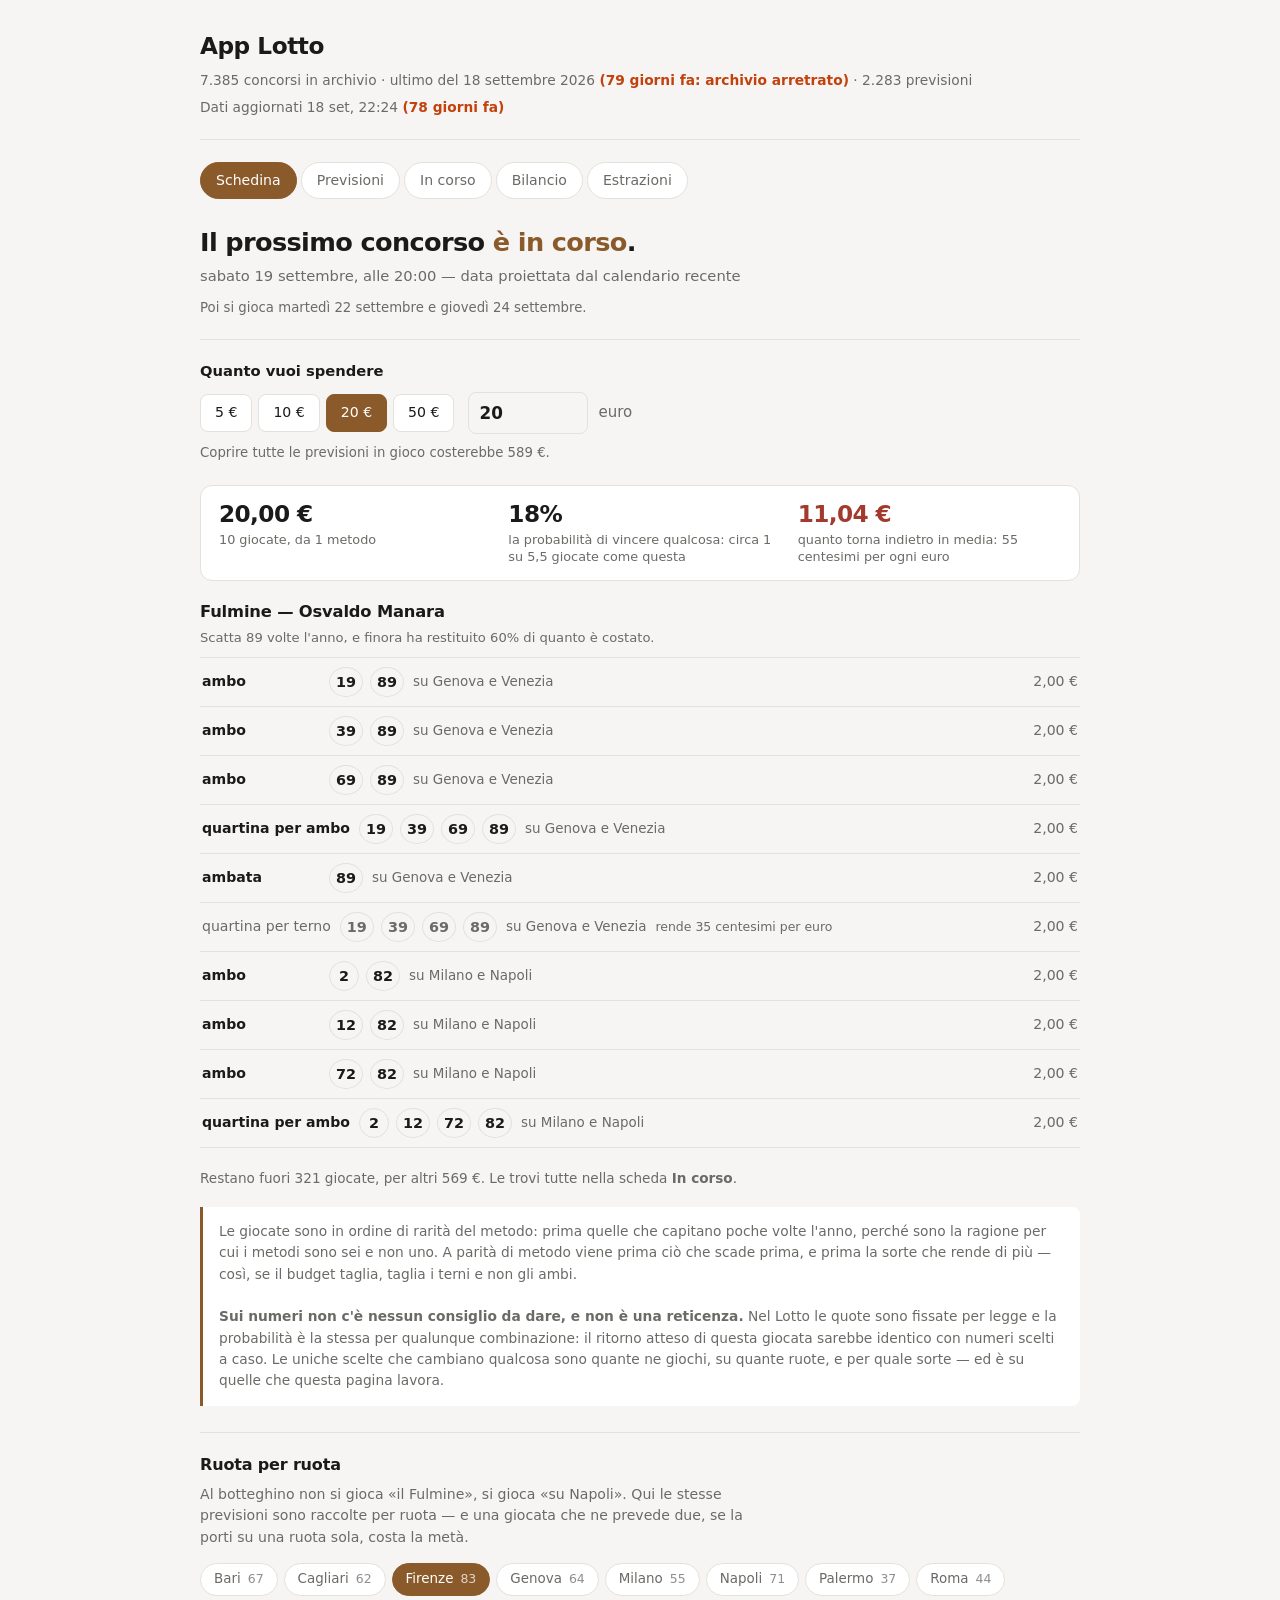
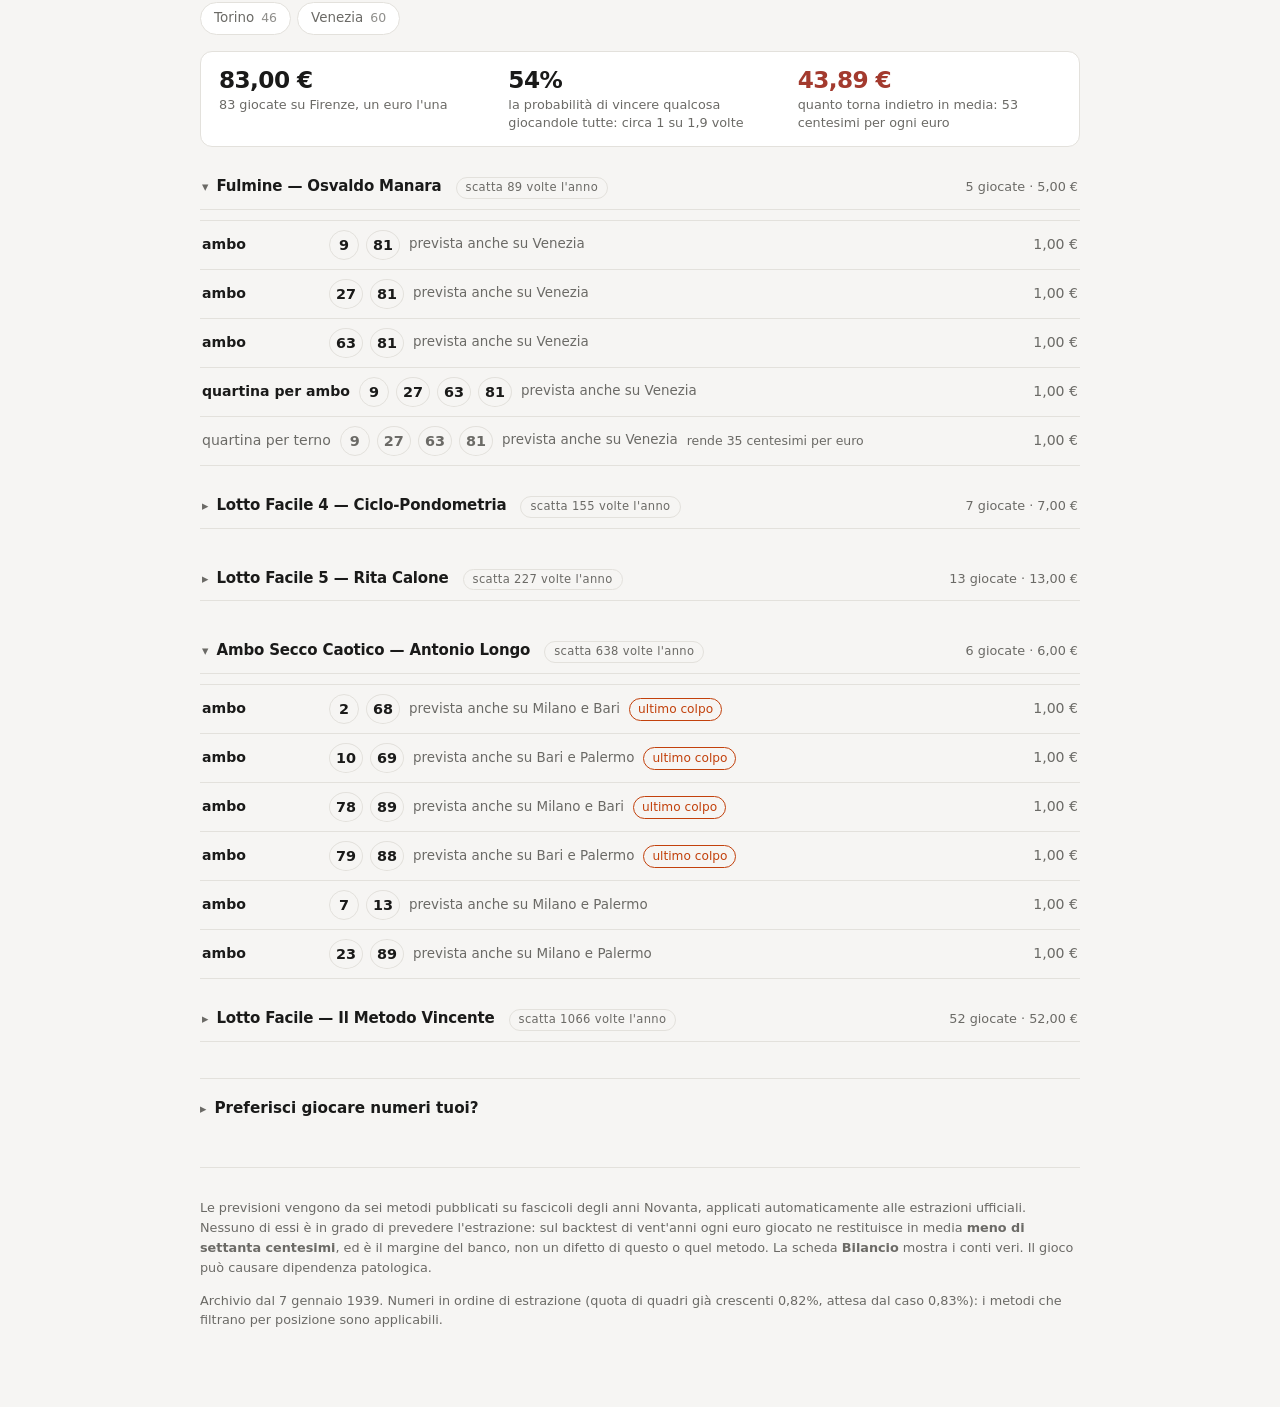
==== docs/index.html @ 91664b2f "L'elenco di tutto: ogni numero, ogni ruota, ogni concorso La richiesta di mia madre. Un anno alla vo" ====
<!doctype html>
<html lang="it">
<head>
<meta charset="utf-8">
<meta name="viewport" content="width=device-width, initial-scale=1">
<title>App Lotto</title>
<meta name="description" content="Le previsioni dei metodi storici del Lotto, con quanto costano e quanto rendono davvero.">
<meta name="color-scheme" content="light dark">
<link rel="icon" href="data:image/svg+xml,<svg xmlns='http://www.w3.org/2000/svg' viewBox='0 0 100 100'><text y='.9em' font-size='90'>🎱</text></svg>">
<link rel="stylesheet" href="stile.css">
</head>
<body>
<div class="contenitore">
  <header>
    <h1>App Lotto</h1>
    <div class="stato" id="stato">caricamento…</div>
    <div class="stato" id="aggiornamento"></div>
  </header>

  <div class="schede" role="tablist">
    <button role="tab" data-vista="schedina" aria-selected="true">Schedina</button>
    <button role="tab" data-vista="previsioni" aria-selected="false">Previsioni</button>
    <button role="tab" data-vista="corso" aria-selected="false">In corso</button>
    <button role="tab" data-vista="bilancio" aria-selected="false">Bilancio</button>
    <button role="tab" data-vista="estrazioni" aria-selected="false">Estrazioni</button>
  </div>

  <div id="schedina">
    <section class="concorso" id="concorso">
      <p class="quando">caricamento…</p>
    </section>

    <section class="budget">
      <label for="budget">Quanto vuoi spendere</label>
      <div class="budget-riga">
        <div class="scelte-rapide" id="scelte-budget"></div>
        <div class="importo">
          <input type="number" id="budget" value="20" min="1" step="1" inputmode="decimal"
                 aria-label="budget in euro">
          <span>euro</span>
        </div>
      </div>
      <p class="nota-budget" id="nota-budget"></p>
    </section>

    <div id="consiglio"></div>

    <section class="ruote-giorno" id="ruote-giorno" hidden>
      <h2>Ruota per ruota</h2>
      <p class="spiega">Al botteghino non si gioca «il Fulmine», si gioca «su
      Napoli». Qui le stesse previsioni sono raccolte per ruota — e una giocata
      che ne prevede due, se la porti su una ruota sola, costa la metà.</p>
      <div class="pillole" id="scelta-ruota"></div>
      <div id="giocate-ruota"></div>
    </section>

    <details class="tuoi-numeri" id="tuoi-numeri">
      <summary>Preferisci giocare numeri tuoi?</summary>

      <div class="campo">
        <div class="etichetta">
          <span>Numeri</span>
          <span class="conta" id="conta-numeri">nessuno scelto</span>
        </div>
        <select class="da-previsione" id="da-previsione">
          <option value="">parti da una previsione in corso…</option>
        </select>
        <div class="griglia" id="griglia"></div>
      </div>

      <div class="campo">
        <div class="etichetta"><span>Ruote</span></div>
        <div class="pillole" id="ruote"></div>
      </div>

      <div class="campo">
        <div class="etichetta">
          <span>Sorti</span>
          <span class="conta" id="nota-sorti"></span>
        </div>
        <div class="pillole" id="sorti"></div>
      </div>

      <div class="campo">
        <div class="etichetta"><span>Quanto punti in tutto</span></div>
        <div class="importo">
          <input type="number" id="importo" value="5" min="0.5" step="0.5" inputmode="decimal"
                 aria-label="importo in euro">
          <span>euro</span>
        </div>
      </div>

      <div id="risultato"></div>
    </details>
  </div>

  <div id="previsioni" hidden>
    <section class="comuni" id="comuni" hidden>
      <h2>I numeri in comune</h2>
      <p class="spiega" id="comuni-spiega"></p>
      <div id="comuni-giocata"></div>
      <div id="comuni-numeri"></div>
    </section>

    <section class="ricerca" id="ricerca">
      <h2>Che cosa avrebbero detto i metodi</h2>
      <p class="spiega">Scegli un concorso del passato — anche del 1939, ci sono
      tutti — e una ruota. Vedi i cinque numeri usciti, le previsioni che i sei
      metodi hanno rilevato quel giorno, e su quali ruote quei numeri sono poi
      usciti davvero.</p>

      <div class="campi-ricerca">
        <div class="campo">
          <label for="data-ricerca">Giorno</label>
          <input type="date" id="data-ricerca">
        </div>
        <div class="campo">
          <label for="ruota-ricerca">Ruota</label>
          <select id="ruota-ricerca"></select>
        </div>
      </div>

      <div class="rapidi" id="date-rapide"></div>
      <p class="nota" id="nota-data"></p>

      <button class="cerca" id="cerca">Guarda quel concorso</button>
      <p class="nota" id="stato-ricerca"></p>

      <div id="esito-ricerca"></div>
    </section>

    <section class="elenco-tutto" id="elenco">
      <h2>L'elenco di tutto</h2>
      <p class="spiega">Ogni numero che i sei metodi hanno giocato, su ogni
      ruota, a ogni concorso, con com'è andata. Un anno alla volta — sono
      sedicimila righe l'anno, e tutte insieme non starebbero in un telefono.</p>

      <div class="campi-ricerca">
        <div class="campo">
          <label for="anno-elenco">Anno</label>
          <select id="anno-elenco"></select>
        </div>
        <div class="campo">
          <label for="ruota-elenco">Ruota</label>
          <select id="ruota-elenco"></select>
        </div>
        <div class="campo">
          <label for="metodo-elenco">Metodo</label>
          <select id="metodo-elenco"></select>
        </div>
        <div class="campo">
          <label for="sorte-elenco">Sorte</label>
          <select id="sorte-elenco"></select>
        </div>
        <div class="campo">
          <label for="esito-elenco">Com'è andata</label>
          <select id="esito-elenco"></select>
        </div>
      </div>

      <p class="nota" id="stato-elenco">scegli un anno per cominciare.</p>
      <div id="riassunto-elenco"></div>
      <div class="tabella-scroll"><table class="tutto" id="tabella-elenco"></table></div>
      <div class="paginatore" id="paginatore"></div>
      <button class="scarica" id="scarica-elenco" hidden>Scarica in Excel</button>
    </section>
  </div>

  <div id="corso" hidden></div>
  <div id="bilancio" hidden></div>
  <div id="estrazioni" hidden></div>

  <footer>
    <p>Le previsioni vengono da sei metodi pubblicati su fascicoli degli anni
    Novanta, applicati automaticamente alle estrazioni ufficiali. Nessuno di
    essi è in grado di prevedere l'estrazione: sul backtest di vent'anni ogni
    euro giocato ne restituisce in media <b>meno di settanta centesimi</b>, ed è
    il margine del banco, non un difetto di questo o quel metodo. La scheda
    <b>Bilancio</b> mostra i conti veri. Il gioco può causare dipendenza
    patologica.</p>
    <p id="sorgente"></p>
  </footer>
</div>

<script type="module" src="app.js"></script>
</body>
</html>
---- docs/stile.css ----
/* App Lotto — foglio di stile unico.
   Nessun framework e nessuna dipendenza esterna: la pagina deve aprirsi in
   fretta anche su un telefono vecchio e su una rete lenta, e continuare a
   funzionare fra cinque anni senza che nessuno aggiorni niente. */

:root{
  --sfondo:#f6f5f3; --carta:#fff; --testo:#1a1a19; --tenue:#6b6a66;
  --bordo:#e3e1dc; --accento:#8a5a2b; --verde:#2f6b46; --rosso:#a33a2e;
  --allarme:#c2410c;
  --ombra:0 1px 2px rgba(0,0,0,.05), 0 4px 12px rgba(0,0,0,.04);
}
@media (prefers-color-scheme:dark){
  :root{
    --sfondo:#17171a; --carta:#1f1f23; --testo:#eceae6; --tenue:#9a978f;
    --bordo:#31313a; --accento:#d3a06a; --verde:#7fc79b; --rosso:#e58e80;
    --allarme:#f0925f; --ombra:none;
  }
}
*{box-sizing:border-box}
:focus-visible{outline:2px solid var(--accento);outline-offset:2px;border-radius:4px}
@media (prefers-reduced-motion:reduce){*{transition:none!important;animation:none!important}}
body{margin:0;background:var(--sfondo);color:var(--testo);
  font:15px/1.55 ui-sans-serif,system-ui,-apple-system,"Segoe UI",Roboto,sans-serif;
  padding:0 16px 64px}
.contenitore{max-width:880px;margin:0 auto}
a{color:var(--accento)}

header{padding-block:28px 20px;border-bottom:1px solid var(--bordo);margin-bottom:22px}
h1{margin:0;font-size:1.45rem;letter-spacing:-.02em;font-weight:640}
h2{font-size:1rem;font-weight:640;letter-spacing:-.01em;margin:0 0 12px}
.stato{color:var(--tenue);font-size:.86rem;margin-top:6px}
.stato .allarme{color:var(--allarme);font-weight:600}

.schede{display:flex;gap:4px;margin:18px 0 22px;flex-wrap:wrap}
.schede button{border:1px solid var(--bordo);background:var(--carta);color:var(--tenue);
  padding:7px 15px;border-radius:99px;cursor:pointer;font:inherit;font-size:.88rem}
.schede button[aria-selected="true"]{background:var(--accento);border-color:var(--accento);color:#fff}

.carta{background:var(--carta);border:1px solid var(--bordo);border-radius:12px;
  padding:16px 18px;margin-bottom:12px;box-shadow:var(--ombra)}
.riga{display:flex;justify-content:space-between;align-items:baseline;gap:12px;flex-wrap:wrap}
.metodo{font-weight:620;letter-spacing:-.01em}
.meta{color:var(--tenue);font-size:.83rem}
.colpi{font-variant-numeric:tabular-nums;font-size:.83rem;color:var(--tenue);white-space:nowrap}
.colpi b{color:var(--accento);font-size:1.05rem}
.rarita{display:inline-block;font-size:.72rem;letter-spacing:.03em;color:var(--tenue);
  border:1px solid var(--bordo);border-radius:99px;padding:1px 9px;margin-left:6px;
  white-space:nowrap;vertical-align:2px}
.sorte{display:flex;align-items:center;gap:8px;flex-wrap:wrap;
  padding:9px 0;border-top:1px dashed var(--bordo)}
.sorte:first-of-type{margin-top:12px}
.tipo{font-size:.74rem;text-transform:uppercase;letter-spacing:.06em;color:var(--tenue);
  min-width:72px}
.n{display:inline-grid;place-items:center;min-width:30px;height:30px;padding:0 6px;
  border-radius:50%;background:var(--sfondo);border:1px solid var(--bordo);
  font-variant-numeric:tabular-nums;font-weight:600;font-size:.9rem}
.avviso{margin-top:10px;font-size:.82rem;color:var(--accento)}
.vuoto{color:var(--tenue);padding:28px 0;text-align:center}
.gruppo{margin-bottom:18px}
.gruppo > summary{cursor:pointer;list-style:none;display:flex;align-items:baseline;
  gap:8px;flex-wrap:wrap;padding:10px 2px;border-bottom:1px solid var(--bordo);
  margin-bottom:10px}
.gruppo > summary::-webkit-details-marker{display:none}
.gruppo > summary::before{content:'▸';color:var(--tenue);font-size:.8rem;
  transition:transform .12s}
.gruppo[open] > summary::before{content:'▾'}
.gruppo > summary .conta{margin-left:auto;color:var(--tenue);font-size:.8rem;
  font-variant-numeric:tabular-nums}
.gruppo > summary:hover .metodo{color:var(--accento)}

table{width:100%;border-collapse:collapse;font-variant-numeric:tabular-nums}
th,td{text-align:right;padding:9px 8px;border-bottom:1px solid var(--bordo);font-size:.88rem}
th:first-child,td:first-child{text-align:left}
th{color:var(--tenue);font-weight:500;font-size:.78rem;text-transform:uppercase;letter-spacing:.05em}
tfoot td{font-weight:650;border-bottom:none}
.pos{color:var(--verde)} .neg{color:var(--rosso)}
.scarso{color:var(--tenue);font-size:.74rem;display:block;font-weight:400;
  letter-spacing:0;text-transform:none}
.tabella-scroll{overflow-x:auto}
.avvertenza{margin-top:18px;padding:14px 16px;border-left:3px solid var(--accento);
  background:var(--carta);border-radius:0 8px 8px 0;font-size:.86rem;color:var(--tenue)}

/* --- schedina --- */
.prossima{display:flex;align-items:baseline;justify-content:space-between;gap:14px;flex-wrap:wrap}
.prossima .quando{font-size:1.1rem;font-weight:640;letter-spacing:-.01em}
.prossima .fra{color:var(--accento)}
.prossima .poi{color:var(--tenue);font-size:.82rem}
.campo{padding:15px 0;border-top:1px solid var(--bordo)}
.campo:first-child{border-top:none;padding-top:0}
.campo .etichetta{display:flex;justify-content:space-between;align-items:baseline;gap:10px;
  font-size:.88rem;font-weight:600;color:var(--testo);margin-bottom:10px}
.campo .etichetta .conta{font-weight:400;font-size:.82rem;color:var(--tenue)}
.griglia{display:grid;grid-template-columns:repeat(10,1fr);gap:5px}
@media (max-width:520px){.griglia{grid-template-columns:repeat(6,1fr)}}
.griglia button{aspect-ratio:1;border:1px solid var(--bordo);background:var(--carta);
  color:var(--testo);border-radius:8px;font:inherit;font-size:.82rem;font-weight:600;
  font-variant-numeric:tabular-nums;cursor:pointer;padding:0}
.griglia button[aria-pressed="true"]{background:var(--accento);border-color:var(--accento);color:#fff}
.pillole{display:flex;flex-wrap:wrap;gap:6px}
.pillole button{border:1px solid var(--bordo);background:var(--carta);color:var(--tenue);
  border-radius:99px;padding:5px 13px;font:inherit;font-size:.84rem;cursor:pointer}
.pillole button[aria-pressed="true"]{background:var(--accento);border-color:var(--accento);color:#fff}
.pillole button:disabled{opacity:.35;cursor:default}
.importo{display:flex;align-items:center;gap:10px;flex-wrap:wrap}
.importo span{color:var(--tenue)}
.importo input{width:120px;font:inherit;font-size:1.05rem;font-weight:640;padding:7px 10px;
  border:1px solid var(--bordo);border-radius:8px;background:var(--sfondo);color:var(--testo);
  font-variant-numeric:tabular-nums}
select.da-previsione{font:inherit;font-size:.86rem;padding:7px 10px;max-width:100%;width:100%;
  border:1px solid var(--bordo);border-radius:8px;background:var(--sfondo);color:var(--testo);
  margin-bottom:12px}
.ripartizione{color:var(--tenue);font-size:.84rem;margin:0 0 14px}
.errore{color:var(--rosso);font-size:.88rem;margin:0}
.verdetto{display:flex;gap:20px;flex-wrap:wrap;margin-top:16px;
  padding-top:14px;border-top:1px dashed var(--bordo)}
.verdetto > div{flex:1 1 190px}
.verdetto .valore{font-size:1.2rem;font-weight:660;letter-spacing:-.02em;display:block}
.verdetto .didascalia{color:var(--tenue);font-size:.78rem}

/* --- schedina: il concorso in arrivo ---------------------------------------
   Niente scatola: il concorso e' l'affermazione con cui si apre la pagina, non
   una scheda fra le altre. Il carattere grande fa il lavoro da solo. */
.concorso{padding:6px 0 20px;border-bottom:1px solid var(--bordo);margin-bottom:20px}
.concorso .quando{margin:0;font-size:1.6rem;line-height:1.25;letter-spacing:-.025em;
  font-weight:640;max-width:30ch;text-wrap:balance}
.concorso .quando em{font-style:normal;color:var(--accento)}
.concorso .data{margin:6px 0 0;color:var(--tenue);font-size:.92rem}
.concorso .poi{margin:10px 0 0;color:var(--tenue);font-size:.83rem}

/* --- budget --- */
.budget{margin-bottom:22px}
.budget > label{display:block;font-size:.92rem;font-weight:600;margin-bottom:9px}
.budget-riga{display:flex;align-items:center;gap:14px;flex-wrap:wrap}
.scelte-rapide{display:flex;gap:6px;flex-wrap:wrap}
.scelte-rapide button{border:1px solid var(--bordo);background:var(--carta);
  color:var(--testo);border-radius:8px;padding:7px 14px;font:inherit;font-size:.88rem;
  font-variant-numeric:tabular-nums;cursor:pointer}
.scelte-rapide button[aria-pressed="true"]{background:var(--accento);
  border-color:var(--accento);color:#fff}
.nota-budget{margin:9px 0 0;color:var(--tenue);font-size:.83rem}

/* --- riepilogo: una fascia, non tre schede uguali --- */
.riepilogo{display:flex;gap:26px;flex-wrap:wrap;padding:15px 18px;margin-bottom:18px;
  background:var(--carta);border:1px solid var(--bordo);border-radius:12px}
.riepilogo > div{flex:1 1 160px}
.riepilogo .cifra{display:block;font-size:1.45rem;line-height:1.15;font-weight:660;
  letter-spacing:-.025em;font-variant-numeric:tabular-nums}
.riepilogo .cifra.perde{color:var(--rosso)}
.riepilogo .glossa{color:var(--tenue);font-size:.8rem;line-height:1.35;display:block;
  margin-top:3px}

/* --- le giocate --- */
.metodo-blocco{margin-bottom:20px}
.metodo-blocco > h3{margin:0 0 3px;font-size:1.02rem;font-weight:640;letter-spacing:-.01em}
.metodo-blocco > .quanto{margin:0 0 9px;color:var(--tenue);font-size:.82rem}
.giocata{display:flex;align-items:center;gap:9px;flex-wrap:wrap;
  padding:9px 2px;border-top:1px solid var(--bordo)}
.giocata:last-child{border-bottom:1px solid var(--bordo)}
.giocata .tipo-giocata{min-width:118px;font-size:.88rem;font-weight:600}
.giocata .numeri{display:flex;gap:7px;flex-wrap:wrap}
.giocata .sotto{display:flex;align-items:center;gap:9px;flex-wrap:wrap}
.giocata .dove{color:var(--tenue);font-size:.84rem}
.giocata .costo{margin-left:auto;font-variant-numeric:tabular-nums;font-size:.88rem;
  white-space:nowrap;color:var(--tenue)}
.giocata.magra{color:var(--tenue)}
.giocata.magra .tipo-giocata{font-weight:500}
.ultimo{font-size:.76rem;color:var(--allarme);border:1px solid currentColor;
  border-radius:99px;padding:1px 8px;white-space:nowrap}
.rende-meno{font-size:.78rem;color:var(--tenue)}

.convergenze{display:flex;align-items:center;gap:9px;flex-wrap:wrap;
  padding-top:14px;border-top:1px solid var(--bordo);margin-top:4px}
.convergenze .testo{font-size:.9rem;font-weight:600}
.fuori{color:var(--tenue);font-size:.85rem;margin:14px 0 0}

/* Sul telefono la riga si apre su tre piani: che cosa si gioca e quanto costa,
   i numeri, e sotto dove e per quanti colpi. In fila sola andava a capo a caso. */
@media (max-width:560px){
  .giocata{display:grid;grid-template-columns:1fr auto;gap:6px 10px;padding:12px 2px}
  .giocata .tipo-giocata{grid-column:1;grid-row:1;min-width:0}
  .giocata .costo{grid-column:2;grid-row:1;margin-left:0}
  .giocata .numeri{grid-column:1 / -1;grid-row:2}
  .giocata .sotto{grid-column:1 / -1;grid-row:3}
  .riepilogo{gap:14px;padding:14px 16px}
  .concorso .quando{font-size:1.35rem}
}

/* --- ruota per ruota --- */
.ruote-giorno{margin-top:26px;padding-top:20px;border-top:1px solid var(--bordo)}
.ruote-giorno > h2{margin:0 0 6px}
.ruote-giorno .spiega{margin:0 0 14px;color:var(--tenue);font-size:.88rem;max-width:64ch}
.ruote-giorno .pillole button{display:flex;align-items:baseline;gap:7px}
.ruote-giorno .pillole button .quante{font-size:.78rem;opacity:.75;
  font-variant-numeric:tabular-nums}
.ruote-giorno .pillole button:disabled{opacity:.3}
.scelta-ruota-vuota{color:var(--tenue);font-size:.88rem;margin:16px 0 0}

/* --- il compositore manuale, secondario --- */
.tuoi-numeri{margin-top:26px;border-top:1px solid var(--bordo);padding-top:6px}
.tuoi-numeri > summary{cursor:pointer;list-style:none;padding:12px 0;
  font-size:.95rem;font-weight:600;display:flex;align-items:center;gap:8px}
.tuoi-numeri > summary::-webkit-details-marker{display:none}
.tuoi-numeri > summary::before{content:'\25B8';color:var(--tenue);font-size:.8rem}
.tuoi-numeri[open] > summary::before{content:'\25BE'}
.tuoi-numeri > summary:hover{color:var(--accento)}

/* --- estrazioni --- */
.quadro{display:flex;align-items:center;gap:10px;flex-wrap:wrap;
  padding:10px 0;border-top:1px dashed var(--bordo)}
.quadro:first-of-type{border-top:none}
.quadro .ruota{min-width:96px;font-size:.84rem;color:var(--tenue)}

.comuni{margin-bottom:34px}
.comuni > h2{margin:0 0 6px}
.comuni .spiega{margin:0 0 16px;color:var(--tenue);font-size:.88rem;max-width:64ch}
/* Il numero e' la cosa: grande quanto il consenso che ha dietro, con sotto
   quanti metodi lo chiedono. Nient'altro - e' un elenco di sei voci, non una
   tabella. */
.comuni .elenco{display:flex;flex-wrap:wrap;gap:18px 26px;margin-bottom:20px}
.comuni .voce{display:flex;flex-direction:column;gap:5px;min-width:132px}
.comuni .capo{display:flex;align-items:baseline;gap:10px}
.comuni .cifra-numero{font-size:1.75rem;font-weight:660;letter-spacing:-.03em;
  font-variant-numeric:tabular-nums;line-height:1}
.comuni .quanti{font-size:.84rem;color:var(--accento);font-weight:600}
.comuni .dettaglio{font-size:.78rem;color:var(--tenue);line-height:1.4}
.comuni .giocata-unica{background:var(--carta);border:1px solid var(--bordo);
  border-radius:12px;padding:16px 18px}
.comuni .giocata-unica h3{margin:0 0 4px;font-size:1rem;font-weight:640}
.comuni .giocata-unica .numeri{display:flex;gap:7px;flex-wrap:wrap;margin:12px 0}
.comuni .giocata-unica .conti{color:var(--tenue);font-size:.86rem;margin:0}

/* ------------------------------ che cosa avrebbero detto i metodi */
.ricerca{padding-top:24px;border-top:1px solid var(--bordo)}
.ricerca > h2{margin:0 0 6px}
.ricerca .spiega{margin:0 0 18px;color:var(--tenue);font-size:.88rem;max-width:64ch}
.campi-ricerca{display:flex;gap:14px;flex-wrap:wrap;align-items:flex-start}
/* .campo ha gia' bordo e padding nel simulatore di schedina: qui serve solo
   una colonna, se no il primo campo si disallinea dagli altri quattro. */
.campi-ricerca .campo{display:flex;flex-direction:column;gap:6px;min-width:190px;
  flex:1 1 190px;padding:0;border-top:none}
.campi-ricerca label{font-size:.82rem;color:var(--tenue);font-weight:600;
  text-transform:uppercase;letter-spacing:.05em}
.ricerca input[type=date],.ricerca select{font:inherit;padding:9px 11px;
  border:1px solid var(--bordo);border-radius:9px;background:var(--carta);
  color:var(--testo);width:100%}
.ricerca .nota{color:var(--tenue);font-size:.82rem;margin:0;line-height:1.45}
.ricerca #nota-data{min-height:1.2em;margin-bottom:16px}
.rapidi{display:flex;gap:6px;flex-wrap:wrap;margin:14px 0 6px}
.rapidi button{border:1px solid var(--bordo);background:var(--carta);color:var(--tenue);
  padding:5px 12px;border-radius:99px;cursor:pointer;font:inherit;font-size:.82rem}
.rapidi button:hover{border-color:var(--accento);color:var(--accento)}
button.cerca{border:1px solid var(--accento);background:var(--accento);color:#fff;
  padding:10px 22px;border-radius:99px;cursor:pointer;font:inherit;font-size:.9rem;
  font-weight:600}
button.cerca:disabled{background:var(--carta);color:var(--tenue);
  border-color:var(--bordo);cursor:default}
.ricerca #stato-ricerca{margin-top:10px}

.esito{margin-top:22px}
.esito .partenza{margin:0 0 20px;font-size:.95rem;line-height:2.1}
.esito .partenza .n{display:inline-flex;align-items:center;justify-content:center;
  min-width:30px;height:30px;padding:0 6px;border:1px solid var(--bordo);
  border-radius:99px;font-weight:660;font-variant-numeric:tabular-nums;
  font-size:.88rem;background:var(--carta)}
.esito h3{font-size:1rem;font-weight:640;margin:26px 0 8px}
.esito h4{font-size:.92rem;font-weight:640;margin:22px 0 6px}
.esito .conti{margin:0 0 14px;color:var(--tenue);font-size:.86rem}
.esito .nota{margin:0 0 14px;color:var(--tenue);font-size:.86rem;max-width:64ch;
  line-height:1.5}
.esito .avvertenza{margin:0 0 16px;color:var(--tenue);font-size:.82rem;
  max-width:66ch;line-height:1.5;border-left:2px solid var(--bordo);
  padding-left:14px}

/* Una previsione del passato, col suo verdetto. Quella che tocca la ruota
   scelta si distingue: e' la ragione per cui si e' scelta quella ruota. */
.carta.passata{padding:14px 16px}
.carta.passata.sua{border-left:3px solid var(--accento)}
.carta.passata .metodo{font-weight:620;font-size:.92rem}
.carta.passata .colpi{color:var(--tenue);font-size:.82rem;white-space:nowrap}
.sorte-esito{border-top:1px solid var(--bordo);padding-top:10px;margin-top:10px}
.sorte-esito:first-of-type{border-top:none}
.sorte-esito .capo{display:flex;align-items:center;gap:7px;flex-wrap:wrap}
.sorte-esito .tipo{font-size:.74rem;text-transform:uppercase;letter-spacing:.05em;
  color:var(--tenue);font-weight:600;min-width:7ch}
.sorte-esito .n{display:inline-flex;align-items:center;justify-content:center;
  min-width:27px;height:27px;padding:0 5px;border:1px solid var(--bordo);
  border-radius:99px;font-weight:620;font-variant-numeric:tabular-nums;
  font-size:.84rem}
.sorte-esito .come-finita{margin-left:auto;font-size:.8rem;font-weight:600}
.sorte-esito .come-finita.pos{color:var(--verde)}
.sorte-esito .come-finita.neg{color:var(--tenue);font-weight:400}
ul.uscite{list-style:none;margin:8px 0 0;padding:0}
ul.uscite li{display:flex;align-items:baseline;gap:10px;flex-wrap:wrap;
  padding:4px 0;font-size:.84rem}
ul.uscite li.a-tutte{color:var(--tenue)}
ul.uscite .colpo{color:var(--accento);font-weight:600;min-width:7ch;font-size:.8rem}
ul.uscite .quando{color:var(--tenue);min-width:10ch}
ul.uscite .dove{font-weight:600;min-width:8ch}
ul.uscite .numeri{font-variant-numeric:tabular-nums;letter-spacing:.04em}
ul.uscite .postilla{color:var(--tenue);font-size:.76rem;font-style:italic}
.sorte-esito .altrove{margin-top:6px}
.sorte-esito .altrove summary{cursor:pointer;font-size:.8rem;color:var(--tenue)}
.sorte-esito .oltre{margin:8px 0 0;font-size:.8rem;color:var(--tenue);font-style:italic}
.altre-ruote{margin:16px 0}
.altre-ruote summary{cursor:pointer;font-size:.88rem;color:var(--accento);
  font-weight:600;margin-bottom:10px}

table.derivati{width:100%;border-collapse:collapse;margin-bottom:14px;
  font-variant-numeric:tabular-nums}
table.derivati th{text-align:left;font-size:.7rem;text-transform:uppercase;
  letter-spacing:.04em;color:var(--tenue);font-weight:600;padding:0 10px 7px 0;
  border-bottom:1px solid var(--bordo)}
table.derivati td{padding:8px 10px 8px 0;border-bottom:1px solid var(--bordo);
  font-size:.88rem;text-align:left}
table.derivati td:first-child b{font-size:1rem}

ul.derivati-uscite{list-style:none;margin:0 0 16px;padding:0;display:grid;
  grid-template-columns:repeat(auto-fill,minmax(230px,1fr));gap:2px 20px}
ul.derivati-uscite li{display:grid;grid-template-columns:2.6ch 1fr;gap:2px 9px;
  padding:7px 0;border-bottom:1px solid var(--bordo);font-size:.82rem;
  align-items:baseline}
ul.derivati-uscite .cifra{grid-row:1/3;font-weight:660;
  font-variant-numeric:tabular-nums;font-size:1.05rem}
ul.derivati-uscite .dove{color:var(--testo);line-height:1.4}
ul.derivati-uscite .quante{color:var(--tenue);font-size:.76rem;line-height:1.4}
ul.derivati-uscite .mai{color:var(--tenue);font-style:italic}

/* ------------------------------------------------- l'elenco di tutto */
.elenco-tutto{padding-top:24px;border-top:1px solid var(--bordo);margin-top:30px}
.elenco-tutto > h2{margin:0 0 6px}
.elenco-tutto .spiega{margin:0 0 18px;color:var(--tenue);font-size:.88rem;max-width:64ch}
.elenco-tutto .campi-ricerca .campo{min-width:140px;flex:1 1 140px}
.elenco-tutto .nota{color:var(--tenue);font-size:.84rem;margin:14px 0 0}
.elenco-tutto .conti{margin:14px 0 6px;color:var(--tenue);font-size:.86rem;
  max-width:70ch;line-height:1.5}
.elenco-tutto select{font:inherit;padding:9px 11px;border:1px solid var(--bordo);
  border-radius:9px;background:var(--carta);color:var(--testo);width:100%}

table.tutto{width:100%;border-collapse:collapse;margin-top:10px}
table.tutto th{text-align:left;font-size:.7rem;text-transform:uppercase;
  letter-spacing:.04em;color:var(--tenue);font-weight:600;padding:0 10px 7px 0;
  border-bottom:1px solid var(--bordo);white-space:nowrap}
table.tutto td{text-align:left;padding:7px 10px 7px 0;
  border-bottom:1px solid var(--bordo);font-size:.84rem;vertical-align:baseline}
table.tutto td.numeri{font-variant-numeric:tabular-nums;letter-spacing:.03em;
  font-weight:600;white-space:nowrap}
table.tutto .pos{color:var(--verde);font-weight:600}
table.tutto .tiepido{color:var(--tenue)}
table.tutto .spento{color:var(--tenue);opacity:.75}
table.tutto .quali{display:block;font-size:.76rem;color:var(--tenue);
  font-variant-numeric:tabular-nums}
/* sul telefono la cella diventa una riga in flex: senza questo le due parti
   dell'esito finiscono in due colonne invece che una sotto l'altra */
table.tutto .andata{display:flex;flex-direction:column;align-items:flex-end;gap:1px}
table.tutto tr.esito-uscita td{background:color-mix(in srgb,var(--verde) 6%,transparent)}

.paginatore{display:flex;align-items:center;gap:6px;flex-wrap:wrap;margin:16px 0}
.paginatore button{border:1px solid var(--bordo);background:var(--carta);
  color:var(--tenue);padding:6px 13px;border-radius:99px;cursor:pointer;
  font:inherit;font-size:.82rem}
.paginatore button:hover:not(:disabled){border-color:var(--accento);color:var(--accento)}
.paginatore button:disabled{opacity:.35;cursor:default}
.paginatore .dove{color:var(--tenue);font-size:.82rem;
  font-variant-numeric:tabular-nums;margin:0 6px}
button.scarica{border:1px solid var(--accento);background:var(--carta);
  color:var(--accento);padding:9px 20px;border-radius:99px;cursor:pointer;
  font:inherit;font-size:.86rem;font-weight:600}
button.scarica:hover{background:var(--accento);color:#fff}

footer{margin-top:34px;padding-top:18px;border-top:1px solid var(--bordo);
  color:var(--tenue);font-size:.8rem}

/* Sotto i 640px una tabella a sei colonne diventa illeggibile: ogni riga si
   trasforma in una scheda, con l'etichetta accanto al valore. */
@media (max-width:640px){
  .tabella-scroll{overflow-x:visible}
  table,tbody,tfoot,tr,td{display:block;width:100%}
  thead{display:none}
  tbody tr,tfoot tr{border:1px solid var(--bordo);border-radius:10px;
    padding:10px 12px;margin-bottom:10px}
  td{display:flex;justify-content:space-between;align-items:baseline;gap:14px;
    border:none;padding:4px 0;text-align:right}
  td:first-child{display:block;text-align:left;font-weight:620;
    padding-bottom:8px;margin-bottom:6px;border-bottom:1px dashed var(--bordo)}
  td[data-et]::before{content:attr(data-et);color:var(--tenue);font-size:.78rem;
    text-transform:uppercase;letter-spacing:.05em;font-weight:500}
}
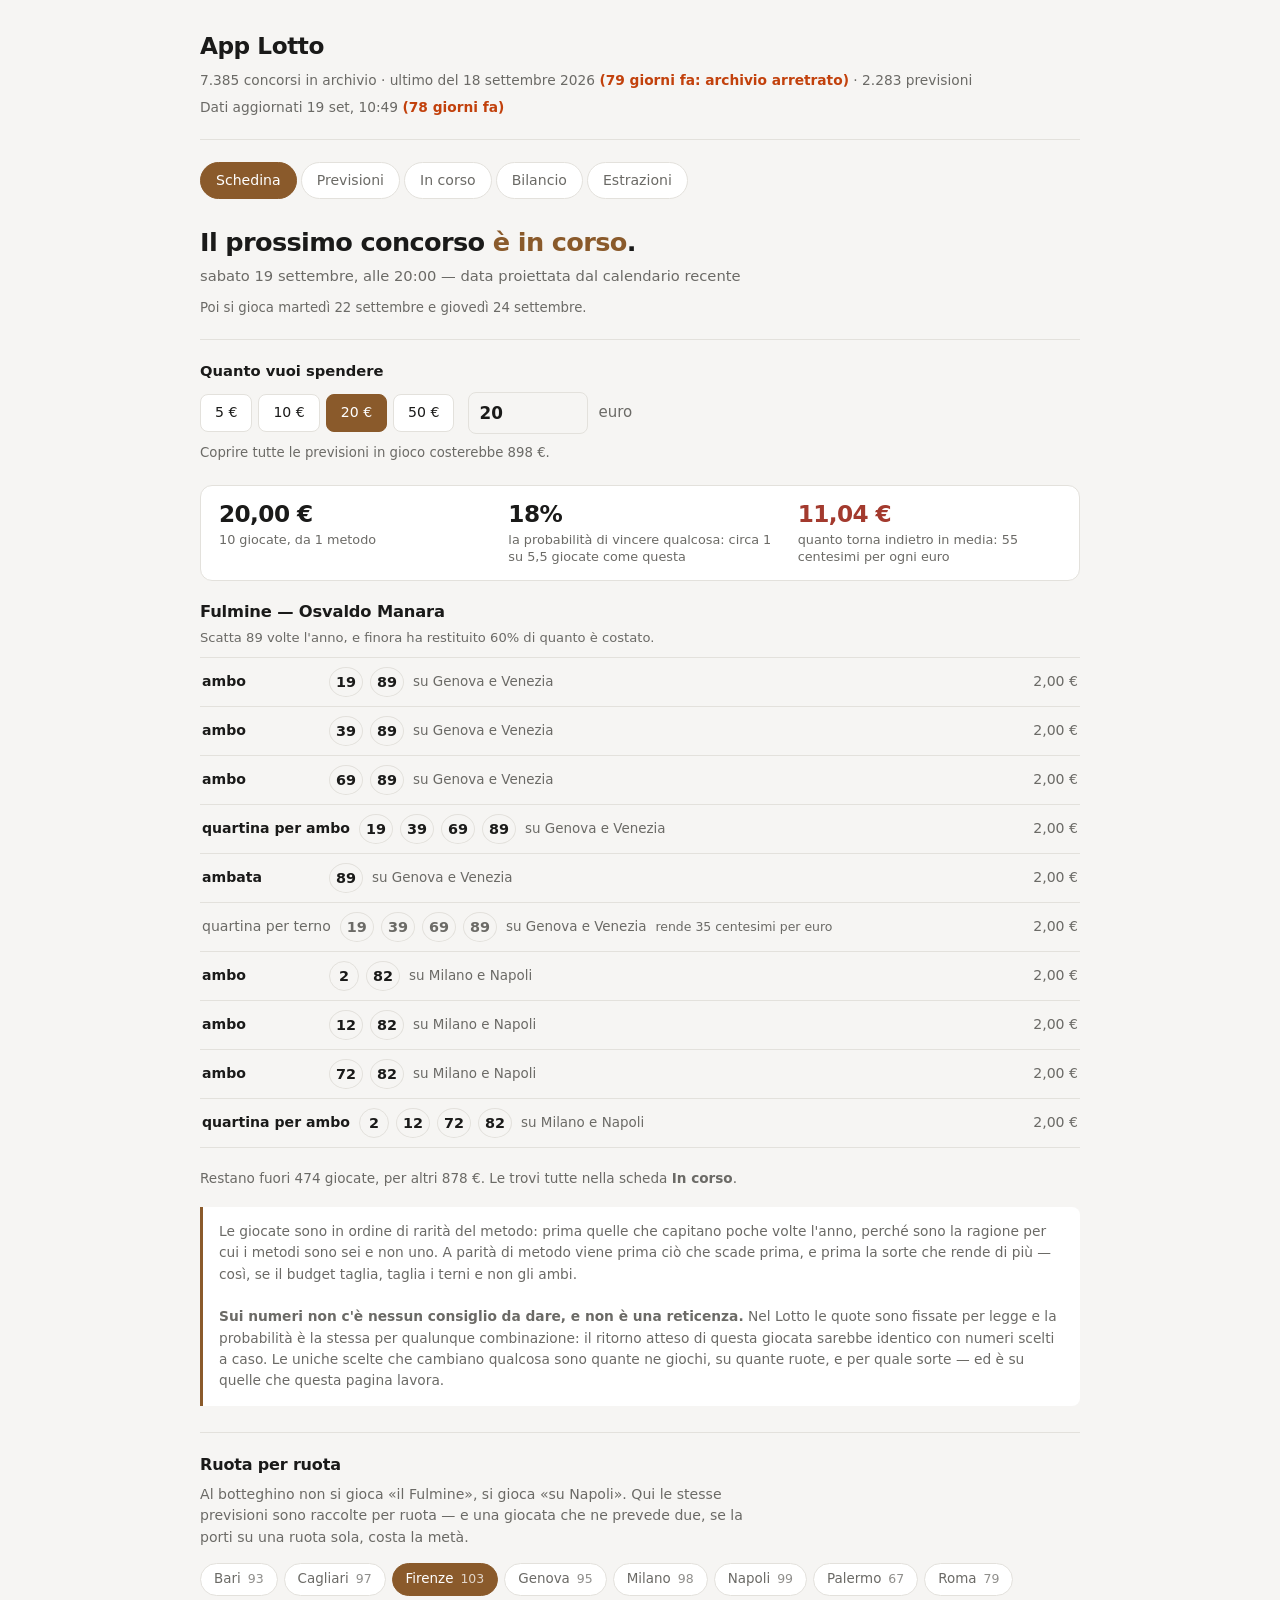
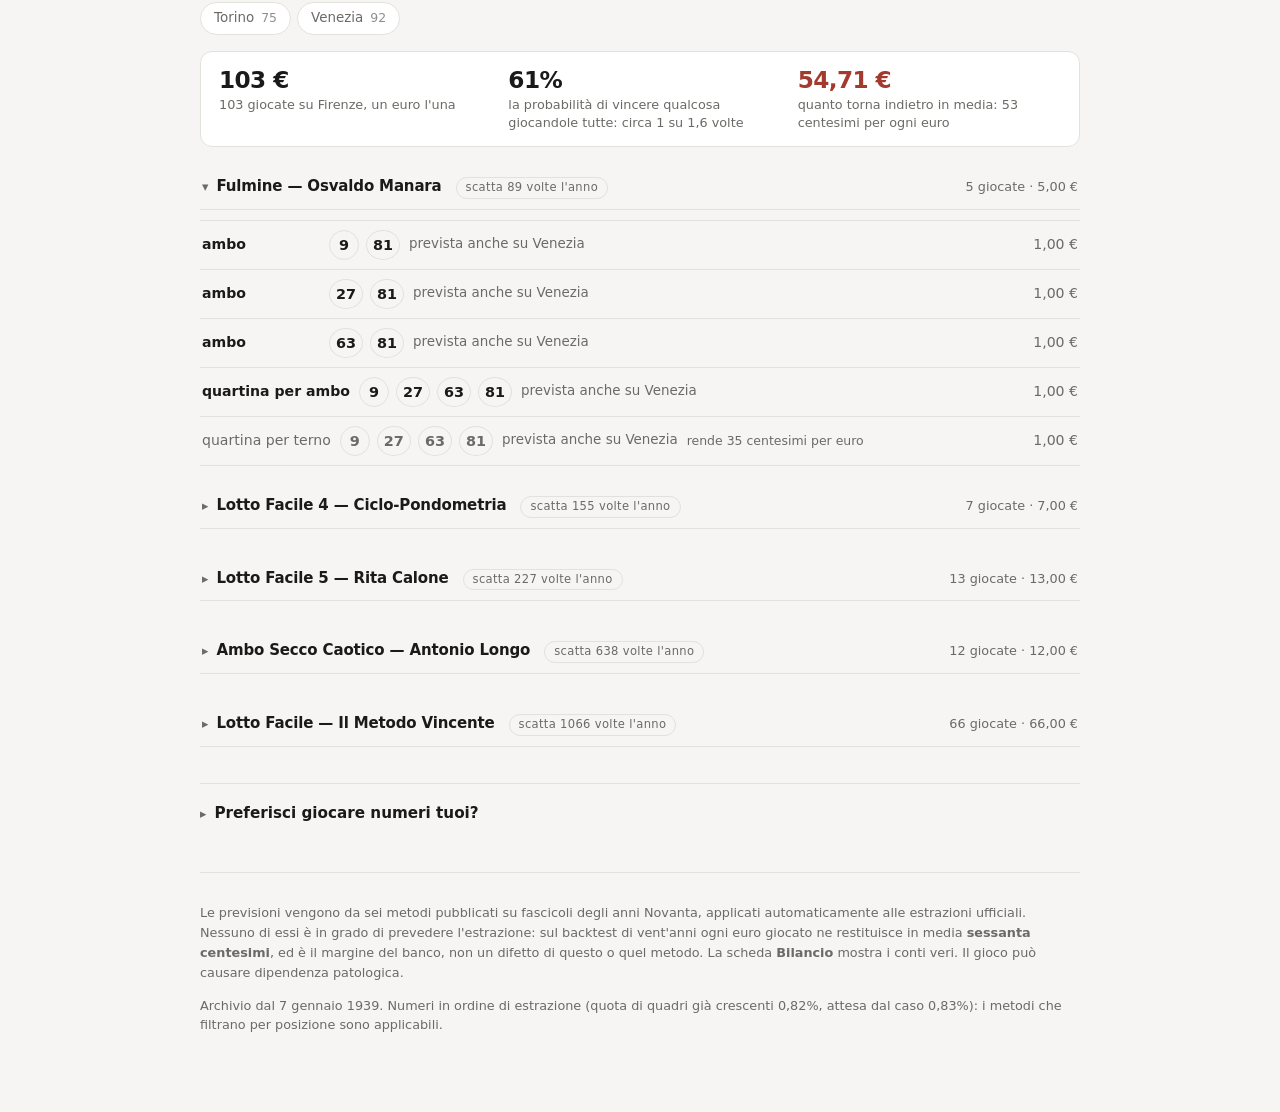
==== commit db32443f: "Dieci colpi minimi, e "un numero solo" diventa cliccabile DUE COSE.  1. Il pavimento dei dieci colpi" ====
--- a/docs/index.html
+++ b/docs/index.html
@@ -137,7 +137,11 @@
 
       <div class="campi-ricerca">
         <div class="campo">
-          <label for="anno-elenco">Anno</label>
+          <label for="data-elenco">Giorno</label>
+          <input type="date" id="data-elenco">
+        </div>
+        <div class="campo">
+          <label for="anno-elenco">Anno intero</label>
           <select id="anno-elenco"></select>
         </div>
         <div class="campo">
@@ -158,6 +162,7 @@
         </div>
       </div>
 
+      <div class="rapidi" id="rapidi-elenco"></div>
       <p class="nota" id="stato-elenco">scegli un anno per cominciare.</p>
       <div id="riassunto-elenco"></div>
       <div class="tabella-scroll"><table class="tutto" id="tabella-elenco"></table></div>
@@ -174,7 +179,7 @@
     <p>Le previsioni vengono da sei metodi pubblicati su fascicoli degli anni
     Novanta, applicati automaticamente alle estrazioni ufficiali. Nessuno di
     essi è in grado di prevedere l'estrazione: sul backtest di vent'anni ogni
-    euro giocato ne restituisce in media <b>meno di settanta centesimi</b>, ed è
+    euro giocato ne restituisce in media <b>sessanta centesimi</b>, ed è
     il margine del banco, non un difetto di questo o quel metodo. La scheda
     <b>Bilancio</b> mostra i conti veri. Il gioco può causare dipendenza
     patologica.</p>
--- a/docs/stile.css
+++ b/docs/stile.css
@@ -239,7 +239,8 @@
 .campi-ricerca .campo{display:flex;flex-direction:column;gap:6px;min-width:190px;
   flex:1 1 190px;padding:0;border-top:none}
 .campi-ricerca label{font-size:.82rem;color:var(--tenue);font-weight:600;
-  text-transform:uppercase;letter-spacing:.05em}
+  text-transform:uppercase;letter-spacing:.05em;white-space:nowrap;
+  overflow:hidden;text-overflow:ellipsis}
 .ricerca input[type=date],.ricerca select{font:inherit;padding:9px 11px;
   border:1px solid var(--bordo);border-radius:9px;background:var(--carta);
   color:var(--testo);width:100%}
@@ -329,12 +330,27 @@
 .elenco-tutto{padding-top:24px;border-top:1px solid var(--bordo);margin-top:30px}
 .elenco-tutto > h2{margin:0 0 6px}
 .elenco-tutto .spiega{margin:0 0 18px;color:var(--tenue);font-size:.88rem;max-width:64ch}
-.elenco-tutto .campi-ricerca .campo{min-width:140px;flex:1 1 140px}
+/* sei campi in fila: sotto i 132px la tendina non ci sta, sopra va a capo
+   "com'e' andata" da sola e la riga sembra sbilenca */
+.elenco-tutto .campi-ricerca .campo{min-width:132px;flex:1 1 132px}
 .elenco-tutto .nota{color:var(--tenue);font-size:.84rem;margin:14px 0 0}
 .elenco-tutto .conti{margin:14px 0 6px;color:var(--tenue);font-size:.86rem;
   max-width:70ch;line-height:1.5}
 .elenco-tutto select{font:inherit;padding:9px 11px;border:1px solid var(--bordo);
   border-radius:9px;background:var(--carta);color:var(--testo);width:100%}
+.elenco-tutto input[type=date]{font:inherit;padding:9px 11px;
+  border:1px solid var(--bordo);border-radius:9px;background:var(--carta);
+  color:var(--testo);width:100%}
+.elenco-tutto select:disabled,.elenco-tutto input:disabled{background:var(--sfondo);
+  color:var(--tenue);cursor:not-allowed;opacity:.7}
+.elenco-tutto #rapidi-elenco{margin:14px 0 0}
+.elenco-tutto .campo:has(select:disabled) label,
+.elenco-tutto .campo:has(input:disabled) label{opacity:.55}
+/* le due porte d'ingresso - un giorno preciso o un anno intero - hanno il
+   bordo dell'accento: gli altri quattro filtri non fanno niente finche' non si
+   e' scelto l'uno o l'altro, e si vede perche' sono spenti */
+.elenco-tutto .campi-ricerca .campo:nth-child(-n+2) select,
+.elenco-tutto .campi-ricerca .campo:nth-child(-n+2) input{border-color:var(--accento)}
 
 table.tutto{width:100%;border-collapse:collapse;margin-top:10px}
 table.tutto th{text-align:left;font-size:.7rem;text-transform:uppercase;
@@ -349,6 +365,38 @@
 table.tutto .spento{color:var(--tenue);opacity:.75}
 table.tutto .quali{display:block;font-size:.76rem;color:var(--tenue);
   font-variant-numeric:tabular-nums}
+button.quali.sfiorata{border:none;background:none;padding:0;margin:0;
+  font:inherit;font-size:.76rem;color:var(--accento);cursor:pointer;
+  text-decoration:underline;text-underline-offset:3px;
+  text-decoration-style:dotted;text-align:right}
+button.quali.sfiorata::after{content:' ▸';text-decoration:none;
+  display:inline-block;font-size:.7em}
+button.quali.sfiorata[aria-expanded="true"]::after{content:' ▾'}
+button.quali.sfiorata:hover{color:var(--testo)}
+
+tr.dettaglio-riga > td{padding:0;border-bottom:1px solid var(--bordo)}
+.sfiorata-dentro{background:var(--carta);border-left:3px solid var(--accento);
+  padding:12px 16px;margin:2px 0 8px}
+.voce-numero{display:flex;align-items:baseline;gap:12px;flex-wrap:wrap;
+  padding:6px 0;font-size:.84rem}
+.voce-numero + .voce-numero{border-top:1px dashed var(--bordo)}
+.voce-numero .cifra{font-weight:660;font-variant-numeric:tabular-nums;
+  font-size:1.1rem;min-width:2.4ch}
+.voce-numero .qui{color:var(--testo)}
+.voce-numero.assente .qui{color:var(--tenue)}
+.voce-numero .fuori{margin-left:auto;display:flex;gap:8px;flex-wrap:wrap;
+  justify-content:flex-end}
+.voce-numero .posto{font-size:.78rem;color:var(--tenue);border:1px solid var(--bordo);
+  border-radius:99px;padding:2px 9px;white-space:nowrap}
+.voce-numero .posto em{font-style:normal;color:var(--accento);font-weight:600}
+.voce-numero .niente{font-size:.78rem;color:var(--tenue);font-style:italic}
+.sfiorata-dentro .nota{margin:10px 0 0;font-size:.78rem;color:var(--tenue);
+  max-width:64ch;line-height:1.5}
+@media (max-width:640px){
+  tr.dettaglio-riga{border:none!important;padding:0!important;margin:0 0 10px!important}
+  tr.dettaglio-riga > td{display:block;padding:0}
+  .voce-numero .fuori{margin-left:0;flex-basis:100%;justify-content:flex-start}
+}
 /* sul telefono la cella diventa una riga in flex: senza questo le due parti
    dell'esito finiscono in due colonne invece che una sotto l'altra */
 table.tutto .andata{display:flex;flex-direction:column;align-items:flex-end;gap:1px}
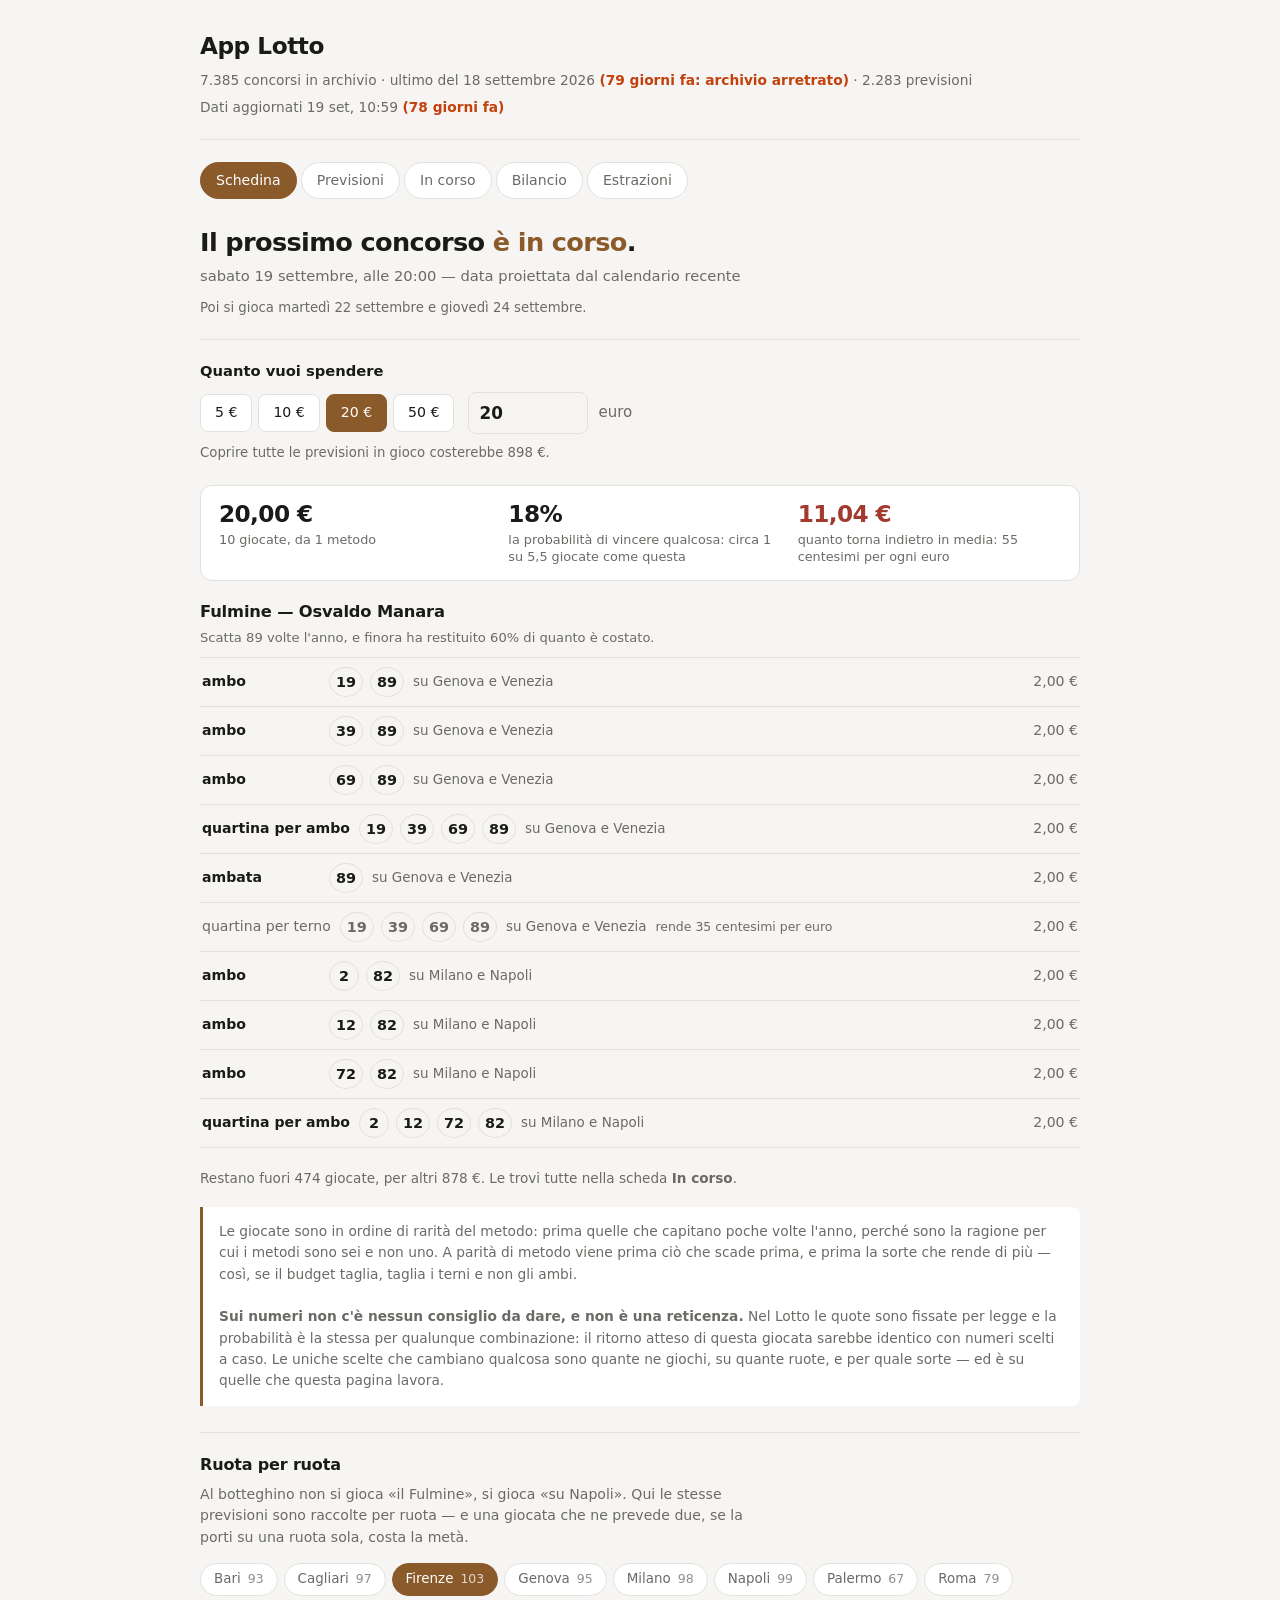
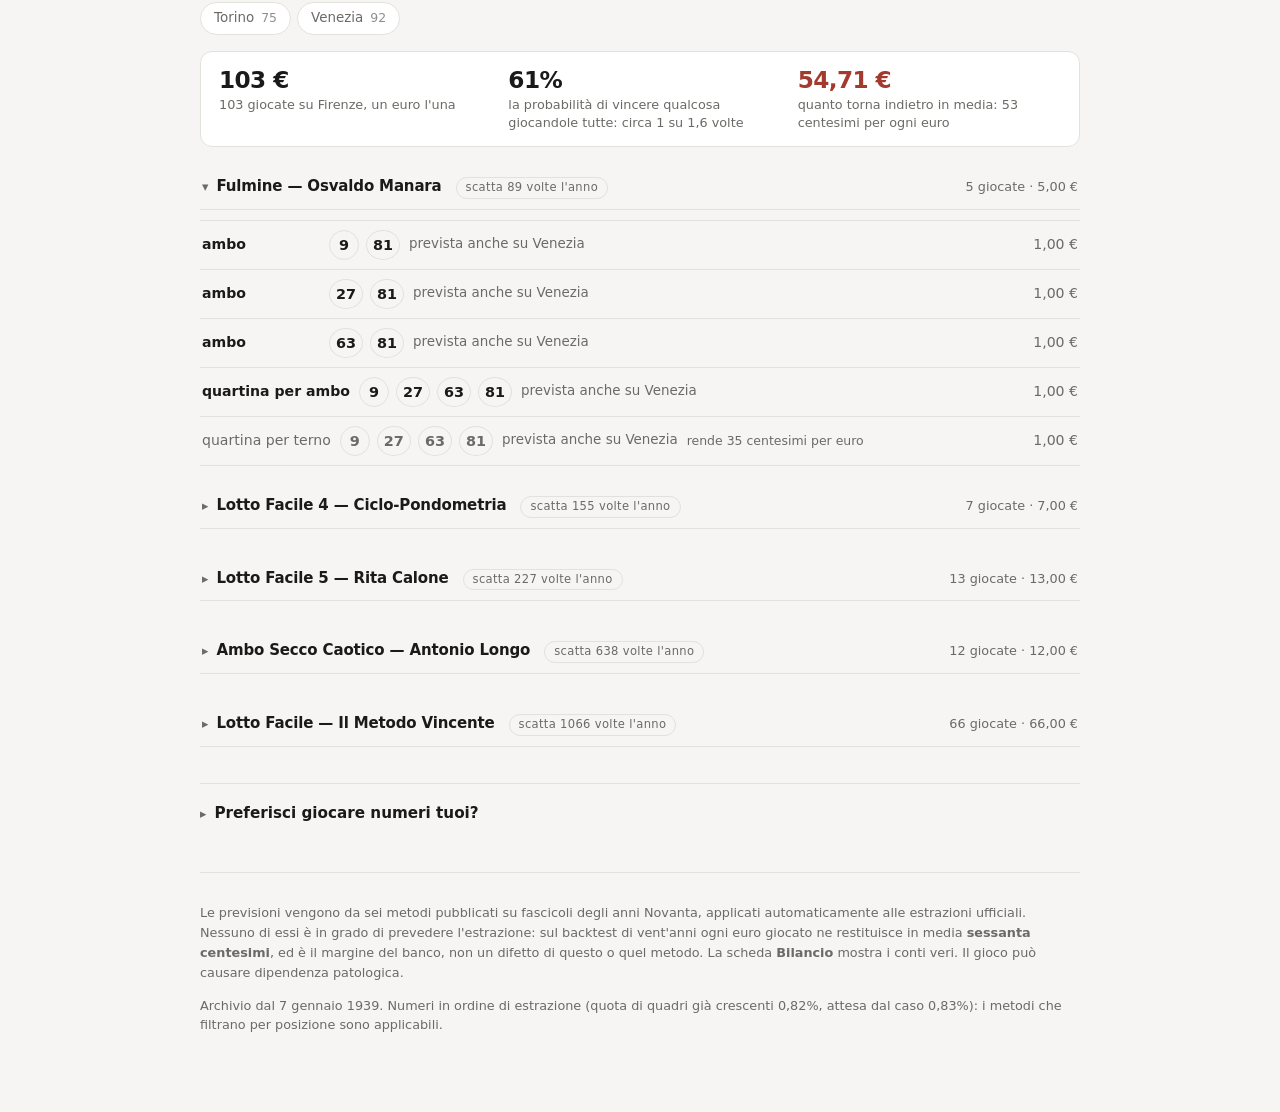
==== commit 1067ae67: "Un timbro sulla pagina: basta con dati nuovi letti da codice vecchio E' successo oggi, ed e' il dife" ====
--- a/docs/index.html
+++ b/docs/index.html
@@ -7,7 +7,10 @@
 <meta name="description" content="Le previsioni dei metodi storici del Lotto, con quanto costano e quanto rendono davvero.">
 <meta name="color-scheme" content="light dark">
 <link rel="icon" href="data:image/svg+xml,<svg xmlns='http://www.w3.org/2000/svg' viewBox='0 0 100 100'><text y='.9em' font-size='90'>🎱</text></svg>">
-<link rel="stylesheet" href="stile.css">
+<!-- versione:inizio - riscritto da motore/pubblica.py, non a mano -->
+<link rel="stylesheet" href="stile.css?v=9858e6b9">
+<script type="importmap">{"imports":{"./consiglio.js":"./consiglio.js?v=9858e6b9","./schedina.js":"./schedina.js?v=9858e6b9","./storico.js":"./storico.js?v=9858e6b9","./derivati.js":"./derivati.js?v=9858e6b9","./elenco.js":"./elenco.js?v=9858e6b9"}}</script>
+<!-- versione:fine -->
 </head>
 <body>
 <div class="contenitore">
@@ -187,6 +190,8 @@
   </footer>
 </div>
 
-<script type="module" src="app.js"></script>
+<!-- avvio:inizio -->
+<script type="module" src="app.js?v=9858e6b9"></script>
+<!-- avvio:fine -->
 </body>
 </html>
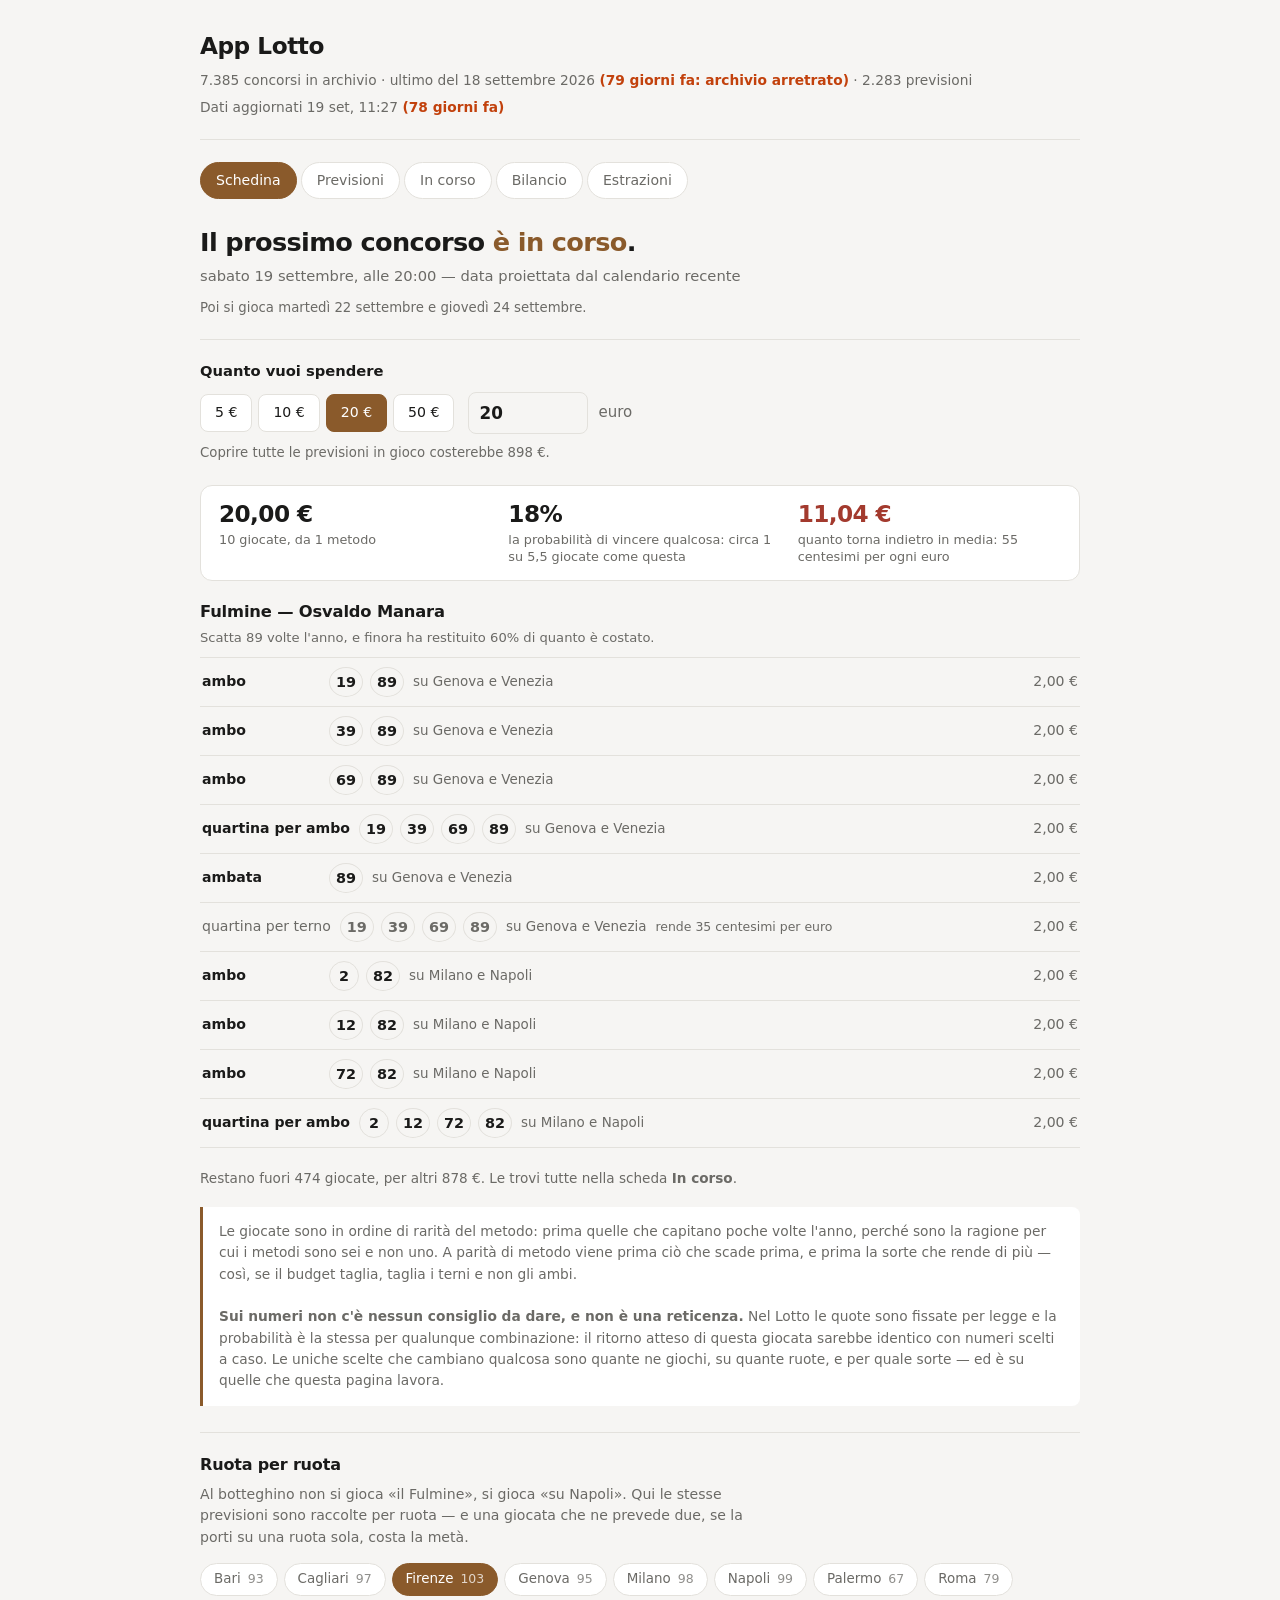
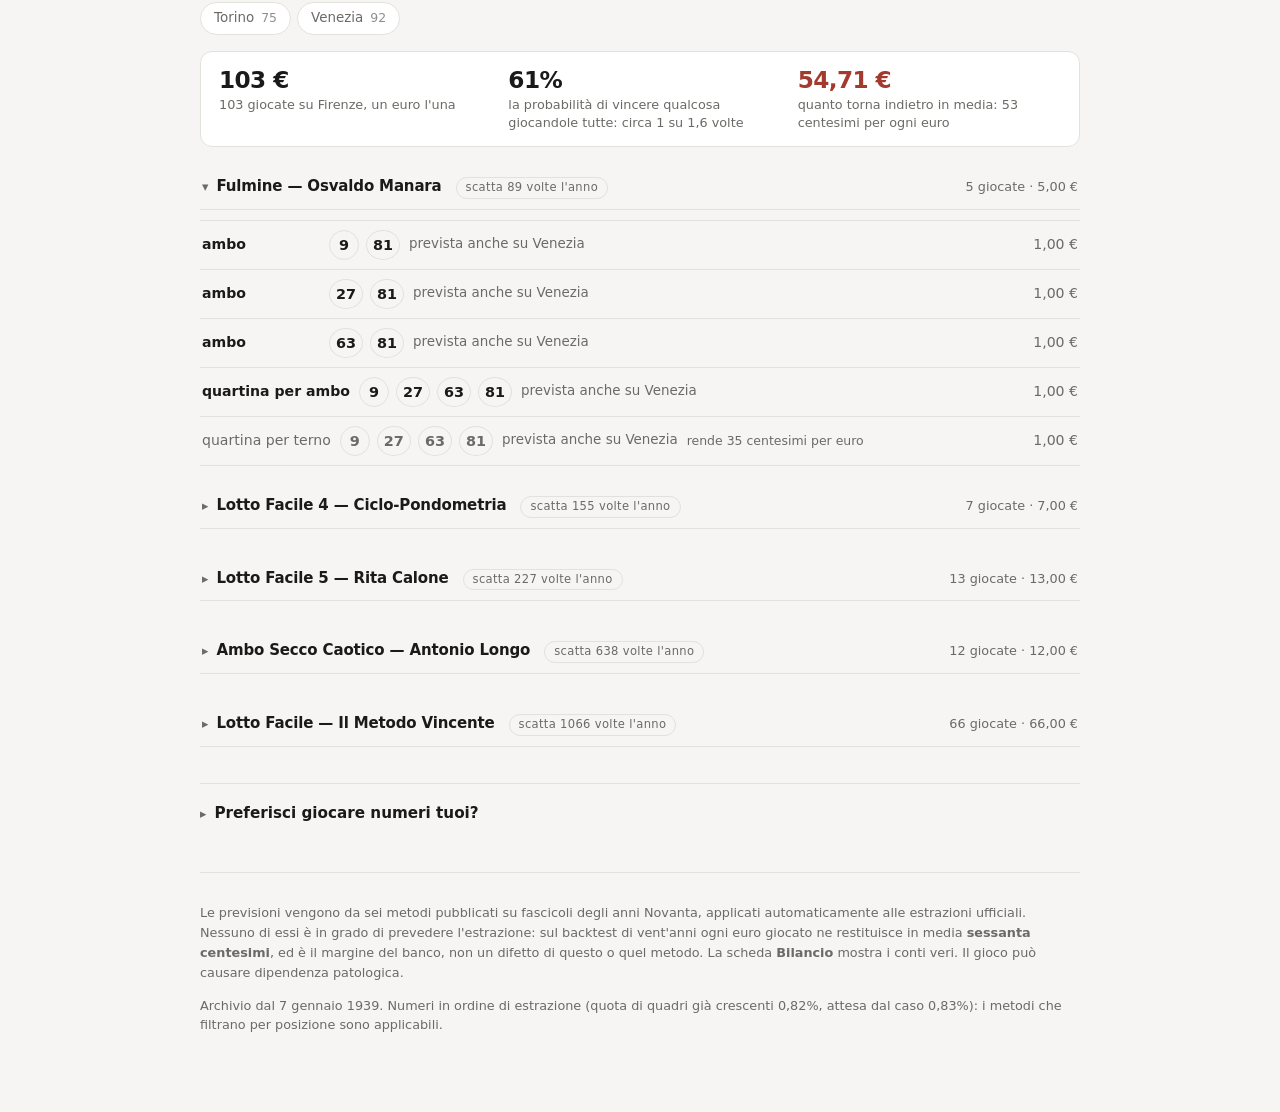
==== commit c01d3459: ""Che cosa e' uscito, ruota per ruota", sopra la tabella La richiesta di mia madre, ed e' la domanda " ====
--- a/docs/index.html
+++ b/docs/index.html
@@ -8,8 +8,8 @@
 <meta name="color-scheme" content="light dark">
 <link rel="icon" href="data:image/svg+xml,<svg xmlns='http://www.w3.org/2000/svg' viewBox='0 0 100 100'><text y='.9em' font-size='90'>🎱</text></svg>">
 <!-- versione:inizio - riscritto da motore/pubblica.py, non a mano -->
-<link rel="stylesheet" href="stile.css?v=9858e6b9">
-<script type="importmap">{"imports":{"./consiglio.js":"./consiglio.js?v=9858e6b9","./schedina.js":"./schedina.js?v=9858e6b9","./storico.js":"./storico.js?v=9858e6b9","./derivati.js":"./derivati.js?v=9858e6b9","./elenco.js":"./elenco.js?v=9858e6b9"}}</script>
+<link rel="stylesheet" href="stile.css?v=62bb73a6">
+<script type="importmap">{"imports":{"./consiglio.js":"./consiglio.js?v=62bb73a6","./schedina.js":"./schedina.js?v=62bb73a6","./storico.js":"./storico.js?v=62bb73a6","./derivati.js":"./derivati.js?v=62bb73a6","./elenco.js":"./elenco.js?v=62bb73a6"}}</script>
 <!-- versione:fine -->
 </head>
 <body>
@@ -168,6 +168,7 @@
       <div class="rapidi" id="rapidi-elenco"></div>
       <p class="nota" id="stato-elenco">scegli un anno per cominciare.</p>
       <div id="riassunto-elenco"></div>
+      <div id="usciti-elenco"></div>
       <div class="tabella-scroll"><table class="tutto" id="tabella-elenco"></table></div>
       <div class="paginatore" id="paginatore"></div>
       <button class="scarica" id="scarica-elenco" hidden>Scarica in Excel</button>
@@ -191,7 +192,7 @@
 </div>
 
 <!-- avvio:inizio -->
-<script type="module" src="app.js?v=9858e6b9"></script>
+<script type="module" src="app.js?v=62bb73a6"></script>
 <!-- avvio:fine -->
 </body>
 </html>
--- a/docs/stile.css
+++ b/docs/stile.css
@@ -352,6 +352,35 @@
 .elenco-tutto .campi-ricerca .campo:nth-child(-n+2) select,
 .elenco-tutto .campi-ricerca .campo:nth-child(-n+2) input{border-color:var(--accento)}
 
+/* Che cosa e' uscito, ruota per ruota: la domanda in chiaro, quella che la
+   tabella risponde solo leggendone settanta righe. */
+.usciti{background:var(--carta);border:1px solid var(--bordo);border-radius:12px;
+  padding:16px 18px;margin:10px 0 16px;box-shadow:var(--ombra)}
+.usciti h3{margin:0 0 12px;font-size:.95rem;font-weight:640}
+.riga-ruota{display:flex;align-items:baseline;gap:14px;flex-wrap:wrap;
+  padding:9px 0;border-top:1px solid var(--bordo)}
+.riga-ruota:first-of-type{border-top:none;padding-top:0}
+.nome-ruota{font-weight:640;font-size:.88rem;min-width:9ch}
+.gruppi{display:flex;flex-direction:column;gap:7px;flex:1}
+.gruppo-usciti{display:flex;align-items:center;gap:7px;flex-wrap:wrap}
+.gruppo-usciti .che{font-size:.72rem;text-transform:uppercase;letter-spacing:.05em;
+  color:var(--tenue);min-width:13ch}
+.gettone{display:inline-flex;align-items:baseline;justify-content:center;gap:1px;
+  min-width:34px;padding:3px 8px;border-radius:99px;border:1px solid var(--bordo);
+  font-variant-numeric:tabular-nums;font-weight:650;font-size:.88rem}
+.gettone sup{font-size:.62em;font-weight:500;opacity:.75}
+.gettone.pagato{color:var(--verde);border-color:var(--verde);
+  background:color-mix(in srgb,var(--verde) 10%,transparent)}
+.gettone.solo{color:var(--tenue);background:var(--sfondo)}
+.usciti .nota{margin:12px 0 0;font-size:.78rem;color:var(--tenue);
+  max-width:66ch;line-height:1.5}
+.niente-uscito{margin:10px 0 16px;color:var(--tenue);font-size:.86rem;
+  max-width:64ch}
+@media (max-width:640px){
+  .gruppo-usciti .che{min-width:100%;margin-bottom:-2px}
+  .nome-ruota{min-width:100%}
+}
+
 table.tutto{width:100%;border-collapse:collapse;margin-top:10px}
 table.tutto th{text-align:left;font-size:.7rem;text-transform:uppercase;
   letter-spacing:.04em;color:var(--tenue);font-weight:600;padding:0 10px 7px 0;
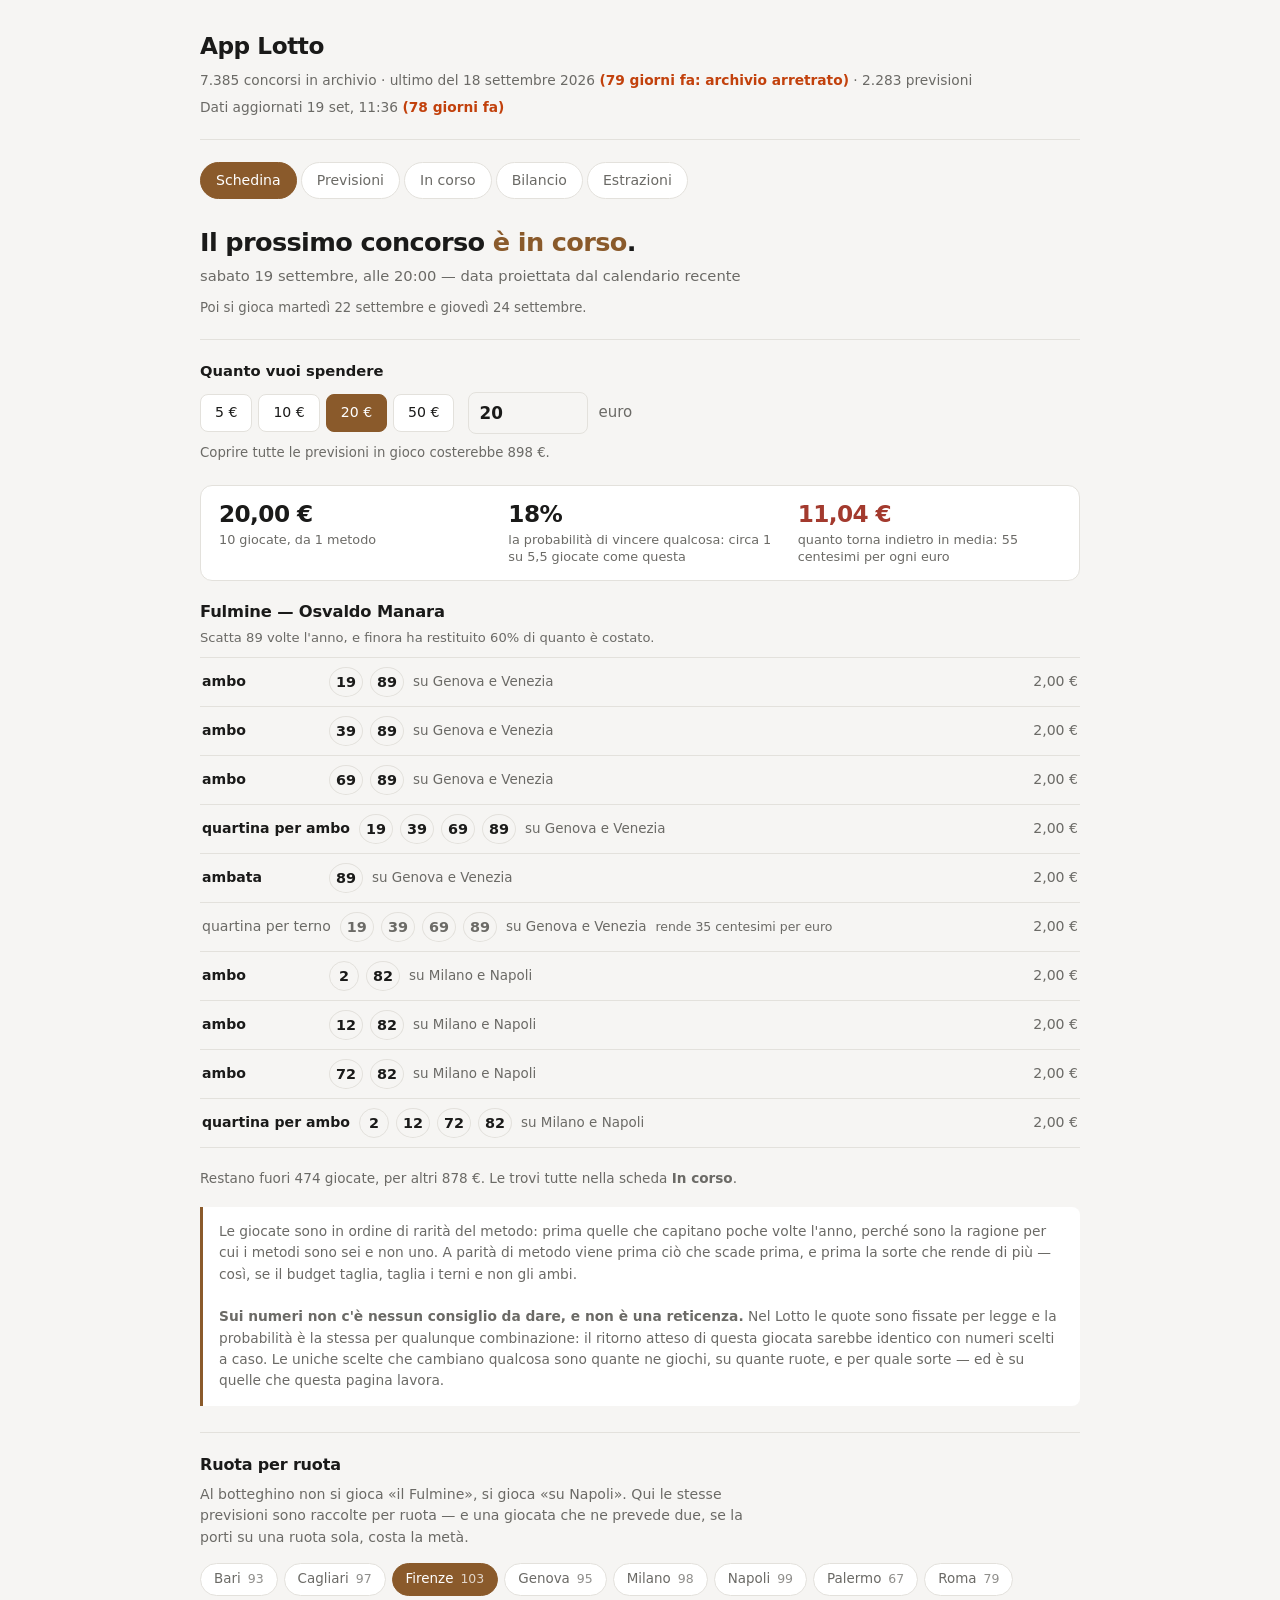
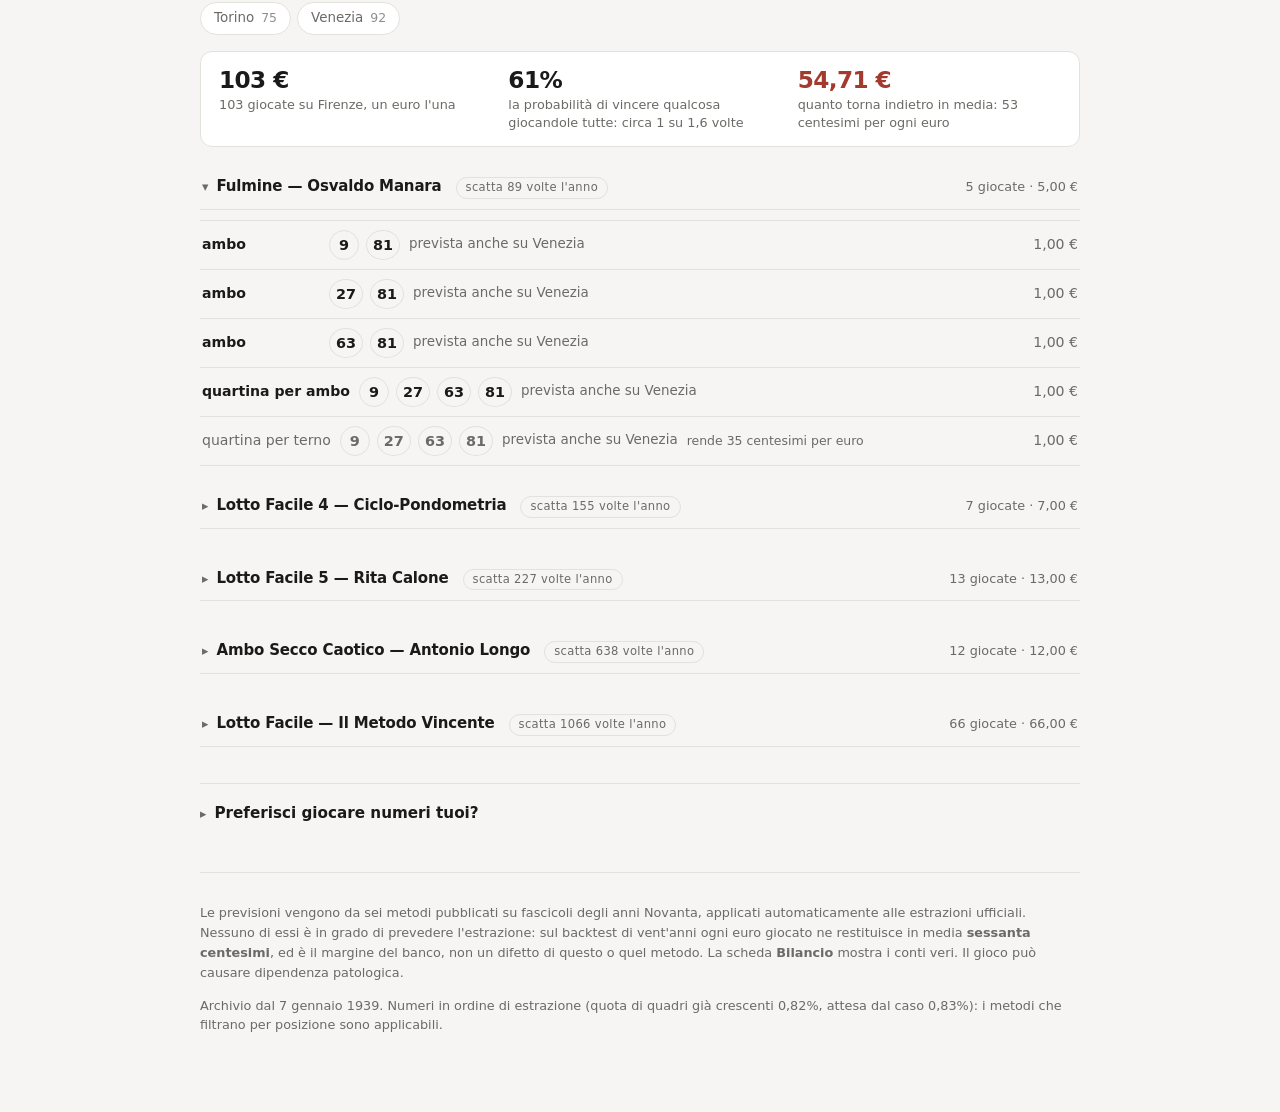
==== commit 7bd435e4: "Il colpo si legge, e il numero porta alla sua riga Due difetti del riepilogo di prima, tutt'e due ve" ====
--- a/docs/index.html
+++ b/docs/index.html
@@ -8,8 +8,8 @@
 <meta name="color-scheme" content="light dark">
 <link rel="icon" href="data:image/svg+xml,<svg xmlns='http://www.w3.org/2000/svg' viewBox='0 0 100 100'><text y='.9em' font-size='90'>🎱</text></svg>">
 <!-- versione:inizio - riscritto da motore/pubblica.py, non a mano -->
-<link rel="stylesheet" href="stile.css?v=62bb73a6">
-<script type="importmap">{"imports":{"./consiglio.js":"./consiglio.js?v=62bb73a6","./schedina.js":"./schedina.js?v=62bb73a6","./storico.js":"./storico.js?v=62bb73a6","./derivati.js":"./derivati.js?v=62bb73a6","./elenco.js":"./elenco.js?v=62bb73a6"}}</script>
+<link rel="stylesheet" href="stile.css?v=ac02b413">
+<script type="importmap">{"imports":{"./consiglio.js":"./consiglio.js?v=ac02b413","./schedina.js":"./schedina.js?v=ac02b413","./storico.js":"./storico.js?v=ac02b413","./derivati.js":"./derivati.js?v=ac02b413","./elenco.js":"./elenco.js?v=ac02b413"}}</script>
 <!-- versione:fine -->
 </head>
 <body>
@@ -192,7 +192,7 @@
 </div>
 
 <!-- avvio:inizio -->
-<script type="module" src="app.js?v=62bb73a6"></script>
+<script type="module" src="app.js?v=ac02b413"></script>
 <!-- avvio:fine -->
 </body>
 </html>
--- a/docs/stile.css
+++ b/docs/stile.css
@@ -365,13 +365,34 @@
 .gruppo-usciti{display:flex;align-items:center;gap:7px;flex-wrap:wrap}
 .gruppo-usciti .che{font-size:.72rem;text-transform:uppercase;letter-spacing:.05em;
   color:var(--tenue);min-width:13ch}
-.gettone{display:inline-flex;align-items:baseline;justify-content:center;gap:1px;
-  min-width:34px;padding:3px 8px;border-radius:99px;border:1px solid var(--bordo);
-  font-variant-numeric:tabular-nums;font-weight:650;font-size:.88rem}
-.gettone sup{font-size:.62em;font-weight:500;opacity:.75}
-.gettone.pagato{color:var(--verde);border-color:var(--verde);
+/* Il numero e il colpo su due righe: attaccati, e col colpo in corpo
+   minuscolo, sembrava una macchia sul numero invece di un'informazione. */
+.gettone{display:inline-flex;flex-direction:column;align-items:center;gap:1px;
+  min-width:56px;padding:5px 10px 4px;border-radius:10px;
+  border:1px solid var(--bordo);background:var(--sfondo);color:inherit;
+  font:inherit;cursor:pointer;text-align:center}
+.gettone .cifra{font-variant-numeric:tabular-nums;font-weight:680;
+  font-size:1.05rem;line-height:1.1}
+.gettone .al-colpo{font-size:.68rem;color:var(--tenue);white-space:nowrap;
+  letter-spacing:.01em}
+.gettone:hover{border-color:var(--accento)}
+.gettone:hover .al-colpo{color:var(--accento)}
+.gettone.pagato{border-color:var(--verde);
   background:color-mix(in srgb,var(--verde) 10%,transparent)}
-.gettone.solo{color:var(--tenue);background:var(--sfondo)}
+.gettone.pagato .cifra{color:var(--verde)}
+.gettone.solo .cifra{color:var(--tenue)}
+
+/* La riga a cui si e' arrivati cliccando un numero: si accende e si spegne,
+   il tempo di farsi trovare dall'occhio. */
+@keyframes si-accende{
+  from{background:color-mix(in srgb,var(--accento) 30%,transparent)}
+  to{background:transparent}
+}
+tr.illuminata > td{animation:si-accende 2.4s ease-out}
+@media (prefers-reduced-motion:reduce){
+  tr.illuminata > td{animation:none;
+    background:color-mix(in srgb,var(--accento) 14%,transparent)}
+}
 .usciti .nota{margin:12px 0 0;font-size:.78rem;color:var(--tenue);
   max-width:66ch;line-height:1.5}
 .niente-uscito{margin:10px 0 16px;color:var(--tenue);font-size:.86rem;
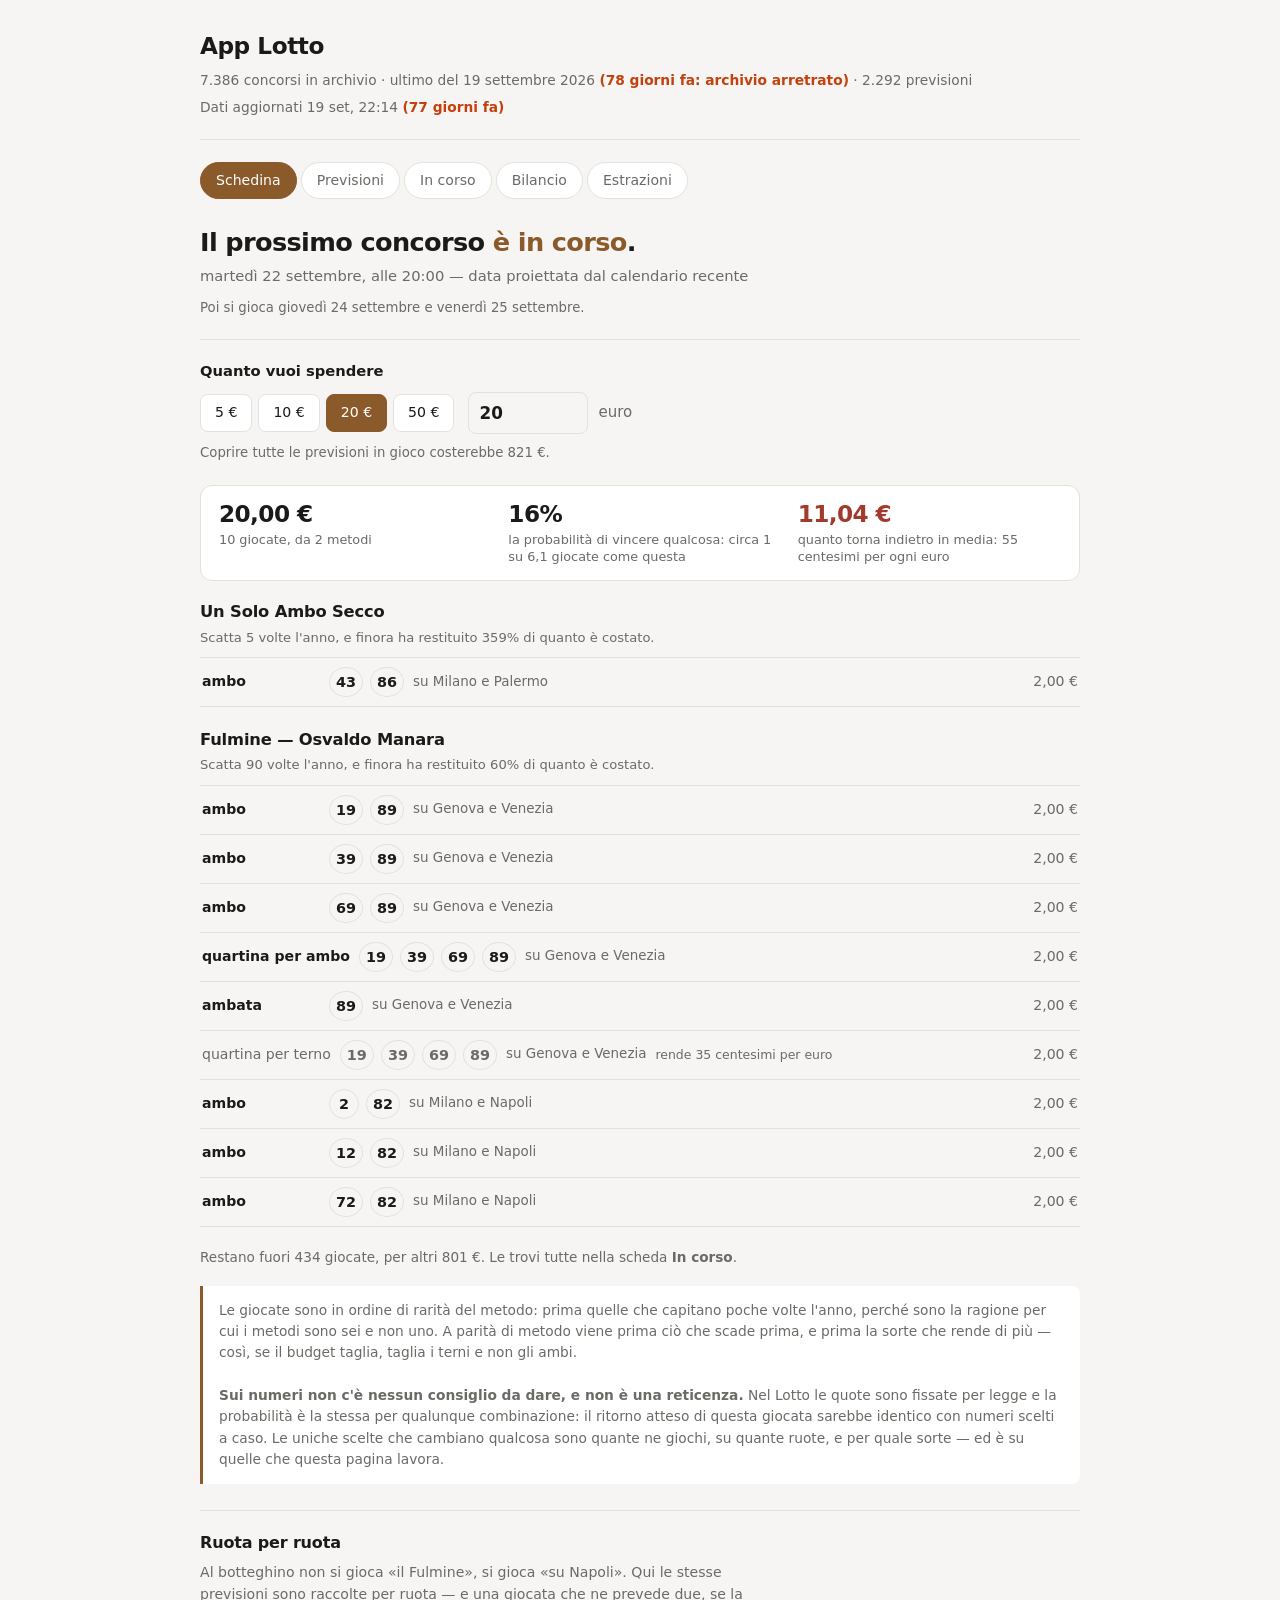
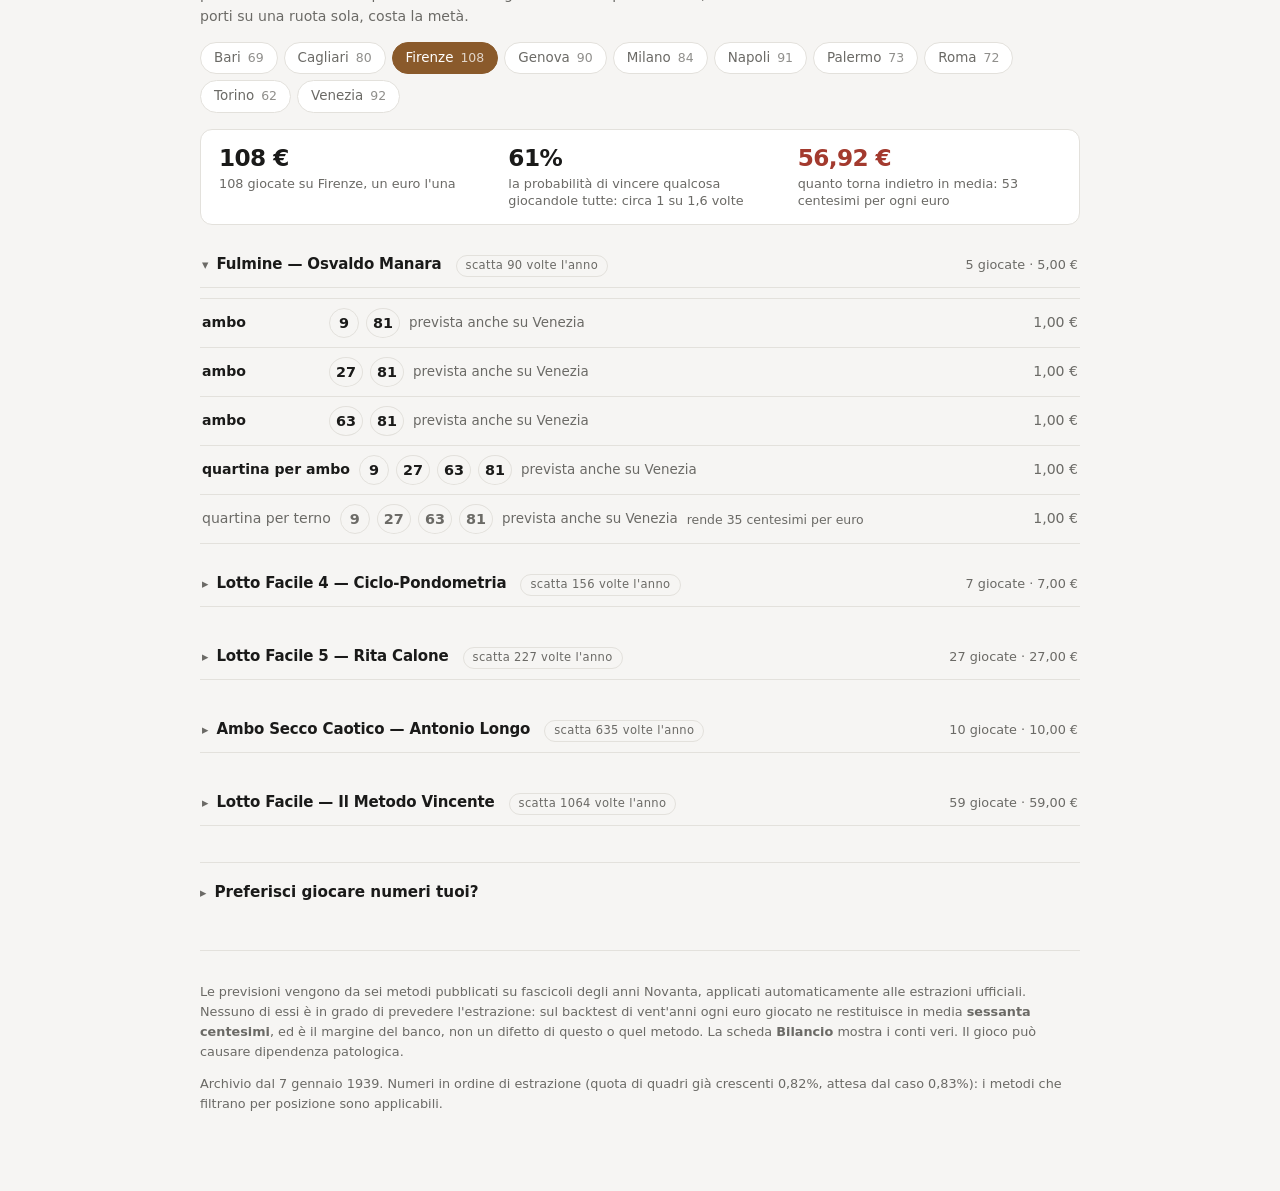
==== commit 8f0cfe83: "Estrazioni e previsioni aggiornate al 2026-09-19" ====
--- a/docs/index.html
+++ b/docs/index.html
@@ -8,8 +8,8 @@
 <meta name="color-scheme" content="light dark">
 <link rel="icon" href="data:image/svg+xml,<svg xmlns='http://www.w3.org/2000/svg' viewBox='0 0 100 100'><text y='.9em' font-size='90'>🎱</text></svg>">
 <!-- versione:inizio - riscritto da motore/pubblica.py, non a mano -->
-<link rel="stylesheet" href="stile.css?v=ac02b413">
-<script type="importmap">{"imports":{"./consiglio.js":"./consiglio.js?v=ac02b413","./schedina.js":"./schedina.js?v=ac02b413","./storico.js":"./storico.js?v=ac02b413","./derivati.js":"./derivati.js?v=ac02b413","./elenco.js":"./elenco.js?v=ac02b413"}}</script>
+<link rel="stylesheet" href="stile.css?v=b17cc257">
+<script type="importmap">{"imports":{"./consiglio.js":"./consiglio.js?v=b17cc257","./schedina.js":"./schedina.js?v=b17cc257","./storico.js":"./storico.js?v=b17cc257","./derivati.js":"./derivati.js?v=b17cc257","./elenco.js":"./elenco.js?v=b17cc257"}}</script>
 <!-- versione:fine -->
 </head>
 <body>
@@ -192,7 +192,7 @@
 </div>
 
 <!-- avvio:inizio -->
-<script type="module" src="app.js?v=ac02b413"></script>
+<script type="module" src="app.js?v=b17cc257"></script>
 <!-- avvio:fine -->
 </body>
 </html>
